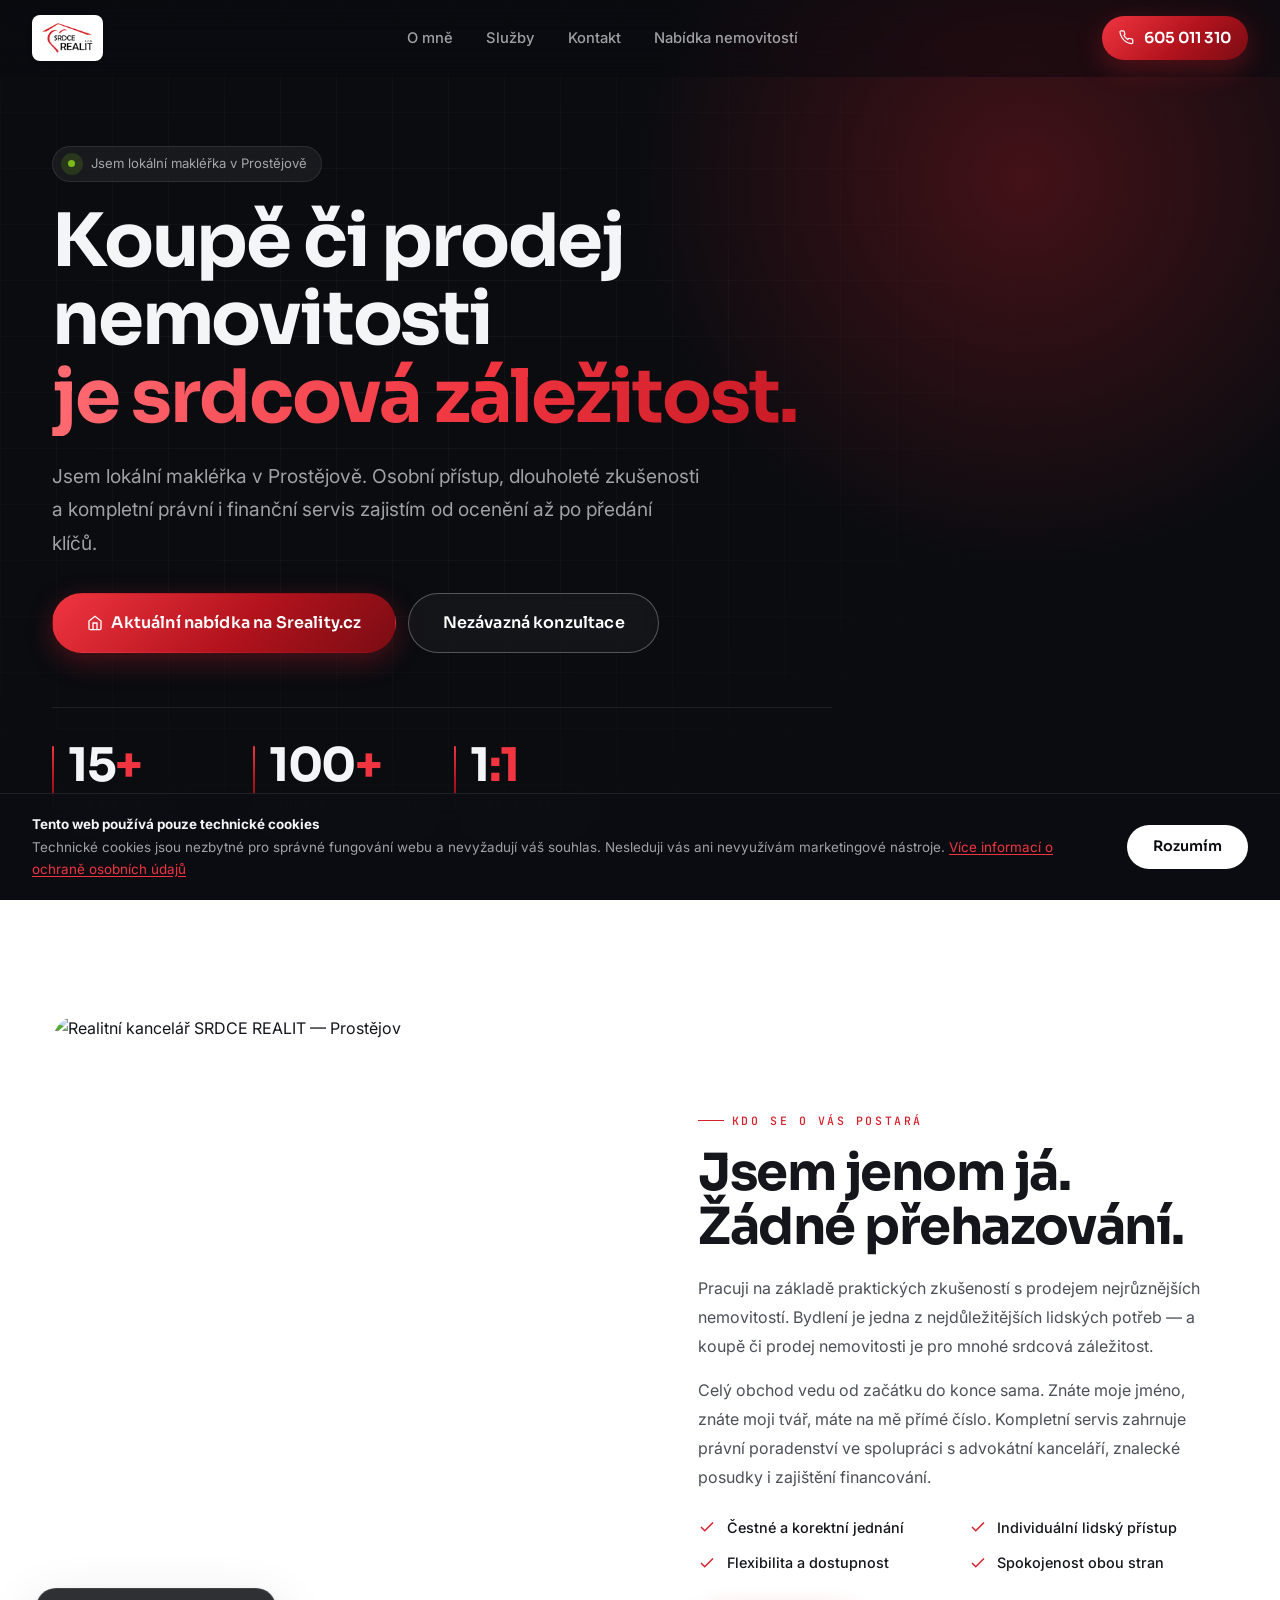
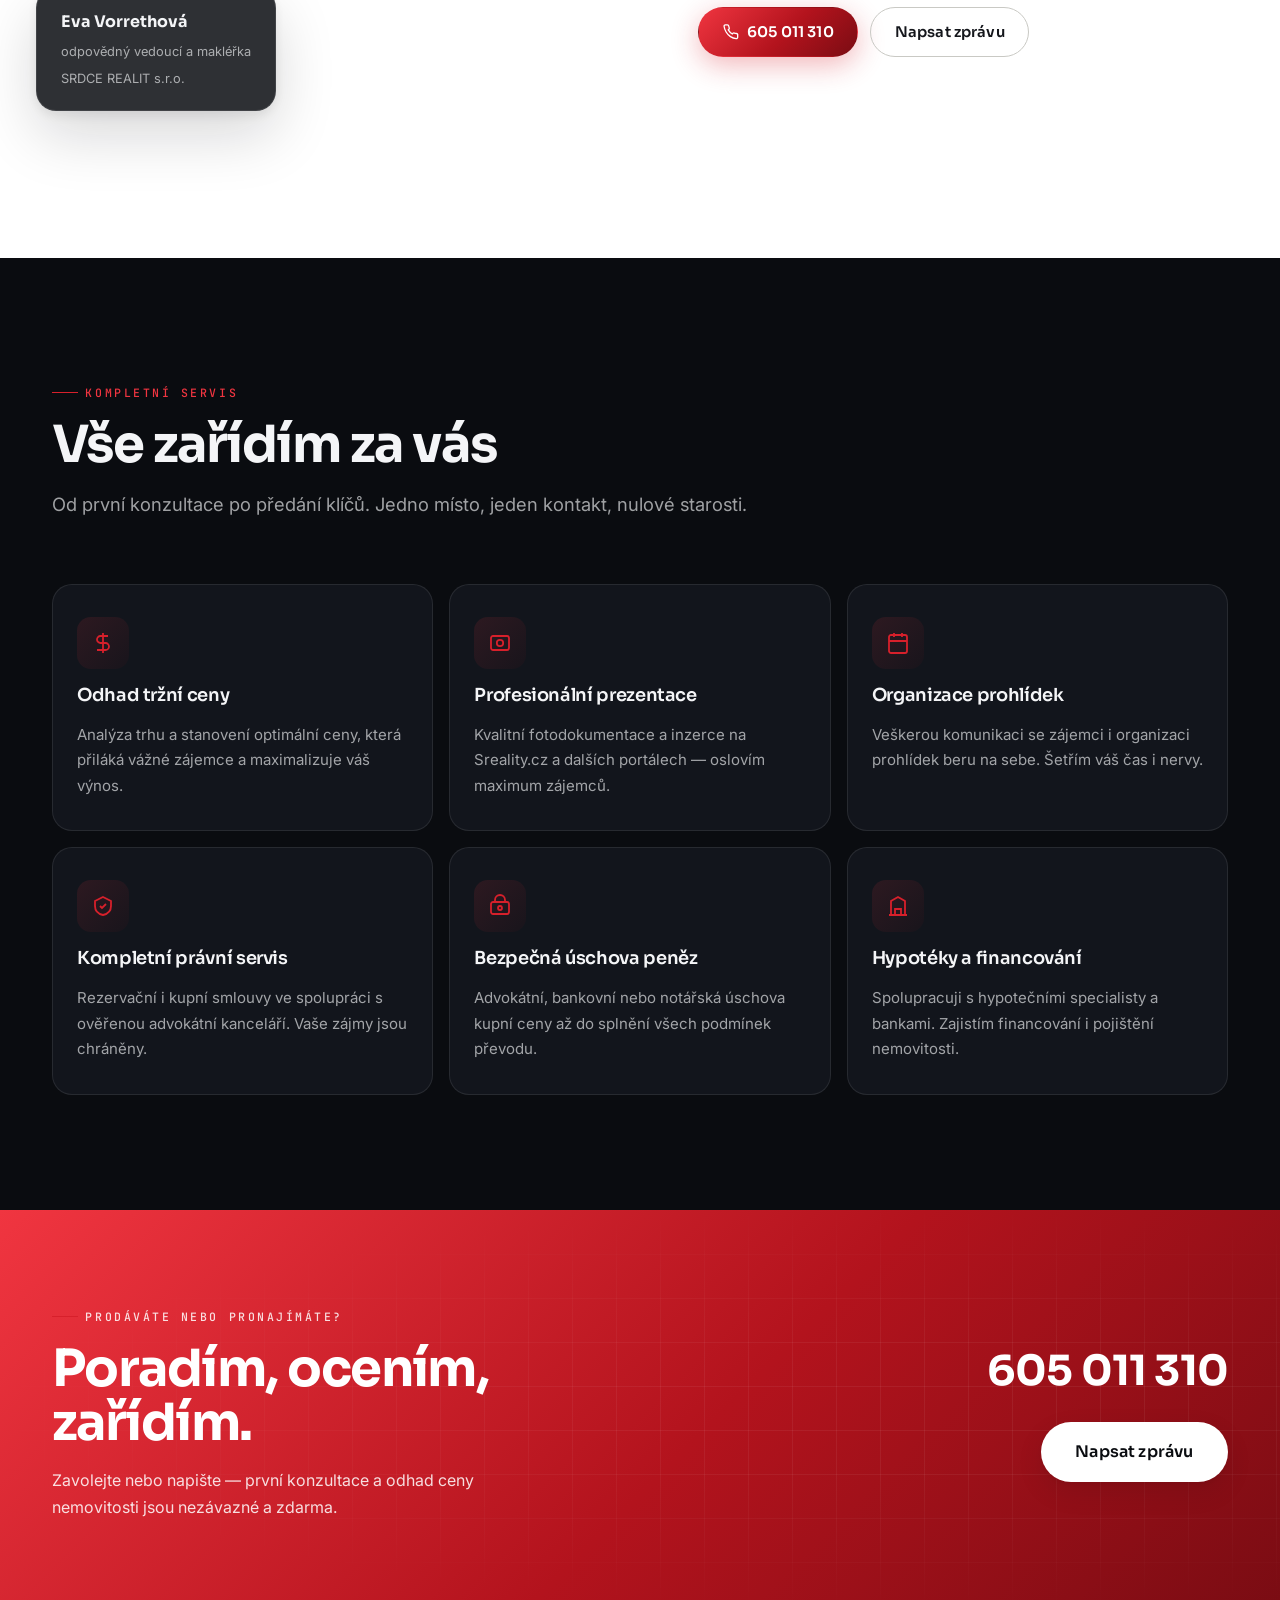
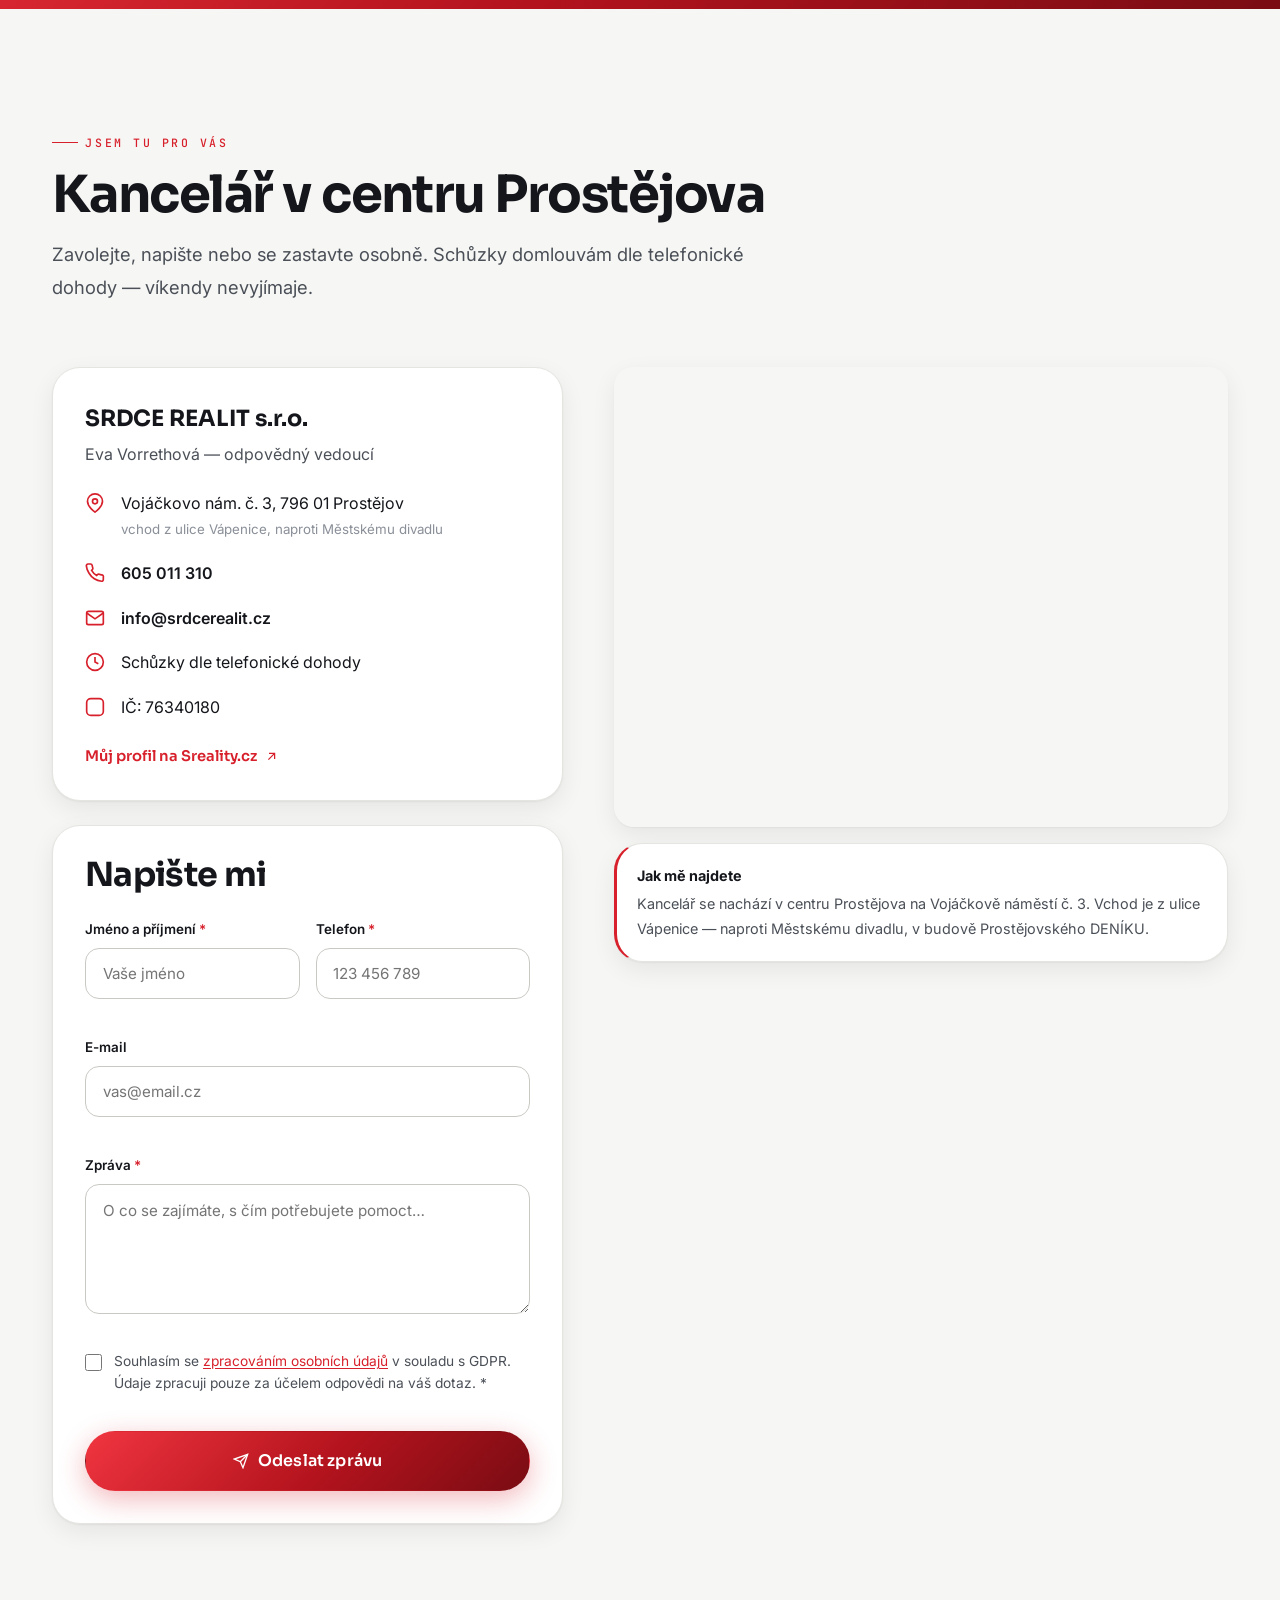
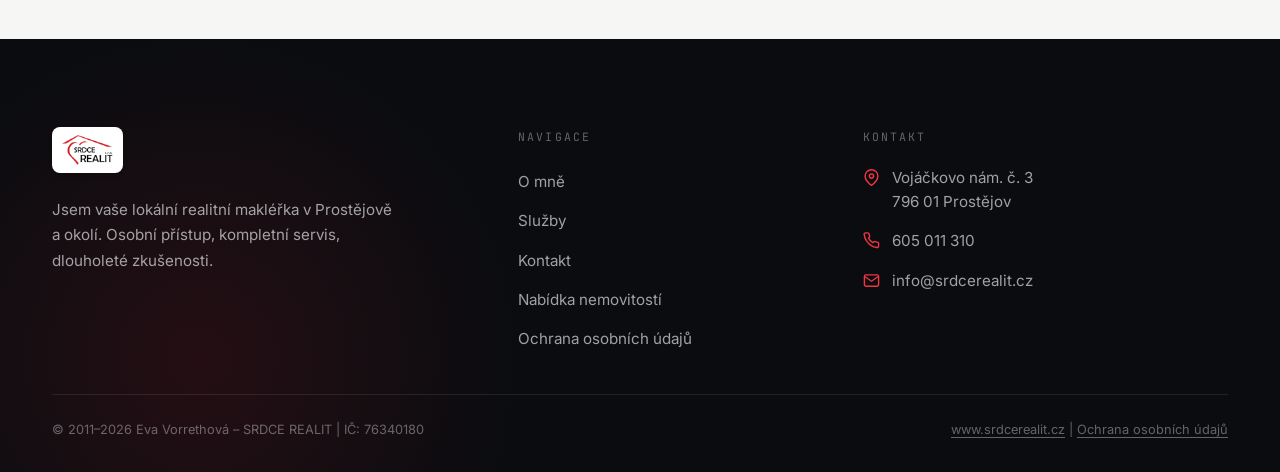
==== index.html @ 51e982a7 "Jednostránkový landing web SRDCE REALIT Zjednodušená verze webu — jedna stránka místo 8 podstránek, " ====
<!DOCTYPE html>
<html lang="cs">
<head>
  <meta charset="UTF-8">
  <meta name="viewport" content="width=device-width, initial-scale=1.0">
  <title>SRDCE REALIT — Eva Vorrethová | Realitní kancelář Prostějov</title>
  <meta name="description" content="Realitní kancelář Srdce Realit — Eva Vorrethová, Prostějov. Prodej domů, bytů a pozemků, pronájmy. Osobní přístup, kompletní servis.">
  <link rel="stylesheet" href="css/reset.css">
  <link rel="stylesheet" href="css/variables.css">
  <link rel="stylesheet" href="css/main.css">
  <link rel="stylesheet" href="css/components.css">
  <link rel="stylesheet" href="css/responsive.css">
  <style>
    /* ── HOMEPAGE ── */
    .hero {
      position: relative;
      min-height: 100svh;
      display: flex;
      flex-direction: column;
      justify-content: center;
      background: var(--ink);
      color: var(--text-inv);
      overflow: hidden;
      padding: calc(var(--header-h) + 3rem) 0 4rem;
    }
    .hero-bg {
      position: absolute;
      inset: 0;
      background-image: url('https://upload.wikimedia.org/wikipedia/commons/c/c1/Pohled_z_veze_radnice_na_zizkovo_namesti.jpg');
      background-size: cover;
      background-position: center 55%;
      opacity: .38;
      mask-image: linear-gradient(105deg, transparent 0%, rgba(0,0,0,.4) 35%, #000 70%);
      -webkit-mask-image: linear-gradient(105deg, transparent 0%, rgba(0,0,0,.4) 35%, #000 70%);
    }
    .hero-glow {
      position: absolute;
      top: -30%;
      right: -15%;
      width: 70%;
      aspect-ratio: 1;
      background: radial-gradient(circle, rgba(215,32,43,.28), transparent 62%);
      pointer-events: none;
    }
    .hero-grid-pattern {
      position: absolute;
      inset: 0;
      background-image:
        linear-gradient(rgba(255,255,255,.03) 1px, transparent 1px),
        linear-gradient(90deg, rgba(255,255,255,.03) 1px, transparent 1px);
      background-size: 56px 56px;
      mask-image: radial-gradient(ellipse 80% 90% at 30% 40%, #000 20%, transparent 72%);
      -webkit-mask-image: radial-gradient(ellipse 80% 90% at 30% 40%, #000 20%, transparent 72%);
      pointer-events: none;
    }
    .hero .container { position: relative; z-index: 1; }
    .hero-content { max-width: 780px; }
    .hero h1 {
      color: var(--text-inv);
      margin: var(--space-5) 0 var(--space-6);
    }
    .hero h1 .accent {
      display: block;
      background: linear-gradient(100deg, #FF6B72, var(--red-bright) 55%, #C41722);
      -webkit-background-clip: text;
      background-clip: text;
      -webkit-text-fill-color: transparent;
    }
    .hero-subtitle {
      font-size: clamp(1rem, 1.7vw, 1.2rem);
      color: var(--text-inv-2);
      max-width: 54ch;
      line-height: 1.75;
      margin-bottom: var(--space-8);
    }
    .hero-btns { display: flex; gap: var(--space-3); flex-wrap: wrap; margin-bottom: clamp(2.5rem, 6vh, 4.5rem); }
    .hero-stats {
      border-top: 1px solid var(--line-dark);
      padding-top: var(--space-8);
    }
    .hero-badge {
      display: inline-flex;
      align-items: center;
      gap: .6em;
      padding: .45em 1.1em .45em .6em;
      border-radius: var(--radius-full);
      background: rgba(255,255,255,.06);
      border: 1px solid var(--line-dark);
      -webkit-backdrop-filter: blur(12px);
      backdrop-filter: blur(12px);
      font-size: .82rem;
      color: var(--text-inv-2);
    }
    .hero-badge .pulse-dot {
      position: relative;
      width: 22px; height: 22px;
      border-radius: 50%;
      background: rgba(121,188,28,.18);
      display: inline-flex;
      align-items: center;
      justify-content: center;
    }
    .hero-badge .pulse-dot::after {
      content: '';
      width: 7px; height: 7px;
      border-radius: 50%;
      background: var(--green);
    }

    /* O makléřce */
    .about-split {
      display: grid;
      grid-template-columns: 1fr;
      gap: clamp(2.5rem, 5vw, 4.5rem);
      align-items: center;
    }
    @media (min-width: 1024px) { .about-split { grid-template-columns: 1.1fr 1fr; } }
    .about-photo-wrap { position: relative; }
    .about-photo {
      width: 100%;
      aspect-ratio: 4/5;
      object-fit: cover;
      border-radius: var(--radius-xl);
      display: block;
    }
    .about-photo-card {
      position: absolute;
      left: clamp(-1rem, -2vw, -2rem);
      bottom: 2rem;
      background: rgba(12,14,19,.86);
      -webkit-backdrop-filter: blur(16px);
      backdrop-filter: blur(16px);
      border: 1px solid var(--line-dark);
      border-radius: var(--radius-lg);
      padding: var(--space-5) var(--space-6);
      color: var(--text-inv);
      box-shadow: var(--shadow-lg);
      max-width: 260px;
    }
    .about-photo-card strong { font-family: var(--font-display); display: block; margin-bottom: 2px; }
    .about-photo-card span { font-size: .8rem; color: var(--text-inv-2); }
    .about-text p { color: var(--text-2); line-height: 1.8; margin-bottom: var(--space-4); }
    .about-values {
      display: grid;
      grid-template-columns: repeat(2, 1fr);
      gap: var(--space-3);
      margin: var(--space-6) 0 var(--space-8);
    }
    @media (max-width: 520px) { .about-values { grid-template-columns: 1fr; } }
    .about-value {
      display: flex;
      align-items: center;
      gap: .7em;
      font-size: .9rem;
      font-weight: 500;
    }
    .about-value svg { width: 18px; height: 18px; color: var(--red); flex-shrink: 0; }

    /* CTA banner */
    .cta-banner {
      position: relative;
      background: var(--gradient-brand);
      color: #fff;
      overflow: hidden;
    }
    .cta-banner::before {
      content: '';
      position: absolute;
      inset: 0;
      background-image:
        linear-gradient(rgba(255,255,255,.06) 1px, transparent 1px),
        linear-gradient(90deg, rgba(255,255,255,.06) 1px, transparent 1px);
      background-size: 44px 44px;
      mask-image: radial-gradient(ellipse at 70% 50%, #000 20%, transparent 75%);
      -webkit-mask-image: radial-gradient(ellipse at 70% 50%, #000 20%, transparent 75%);
    }
    .cta-inner {
      position: relative;
      z-index: 1;
      display: grid;
      grid-template-columns: 1fr;
      gap: var(--space-8);
      align-items: center;
      padding-block: clamp(3.5rem, 7vw, 5.5rem);
    }
    @media (min-width: 900px) { .cta-inner { grid-template-columns: 1.5fr 1fr; } }
    .cta-inner h2 { color: #fff; margin-bottom: var(--space-4); }
    .cta-inner p { color: rgba(255,255,255,.85); max-width: 48ch; line-height: 1.7; }
    .cta-actions { display: flex; flex-direction: column; gap: var(--space-4); align-items: flex-start; }
    @media (min-width: 900px) { .cta-actions { align-items: flex-end; } }
    .cta-phone {
      font-family: var(--font-display);
      font-size: clamp(1.9rem, 4vw, 2.6rem);
      font-weight: 700;
      letter-spacing: -0.02em;
      color: #fff;
      white-space: nowrap;
    }
    .cta-phone:hover { text-decoration: underline; text-underline-offset: 6px; }

    /* Kontakt */
    .contact-grid {
      display: grid;
      grid-template-columns: 1fr;
      gap: clamp(2rem, 4vw, 3.5rem);
      align-items: start;
    }
    @media (min-width: 1024px) { .contact-grid { grid-template-columns: 1fr 1.2fr; } }
  </style>
</head>
<body>

<!-- HEADER -->
<header class="site-header">
  <div class="header-inner container-wide">
    <a href="index.html" class="site-logo" aria-label="SRDCE REALIT — úvodní stránka">
      <div class="logo-img-wrap">
        <img src="assets/logo.png" alt="SRDCE REALIT — Eva Vorrethová" class="logo-img">
      </div>
    </a>
    <nav class="main-nav" aria-label="Hlavní navigace">
      <ul class="nav-list">
        <li><a href="#o-mne">O mně</a></li>
        <li><a href="#sluzby">Služby</a></li>
        <li><a href="#kontakt">Kontakt</a></li>
        <li><a href="https://www.sreality.cz/adresar/srdce-realit-prostejov/3274/inzeraty" target="_blank" rel="noopener">Nabídka nemovitostí</a></li>
      </ul>
    </nav>
    <div class="header-actions">
      <a href="tel:+420605011310" class="header-phone">
        <svg viewBox="0 0 24 24" fill="none" stroke="currentColor" stroke-width="2" aria-hidden="true"><path d="M22 16.92v3a2 2 0 0 1-2.18 2 19.79 19.79 0 0 1-8.63-3.07A19.5 19.5 0 0 1 4.69 12 19.79 19.79 0 0 1 1.61 3.41 2 2 0 0 1 3.6 1.24h3a2 2 0 0 1 2 1.72c.127.96.361 1.903.7 2.81a2 2 0 0 1-.45 2.11L7.91 8.9a16 16 0 0 0 6.08 6.08l.97-.96a2 2 0 0 1 2.11-.45c.907.339 1.85.573 2.81.7A2 2 0 0 1 22 16.92z"/></svg>
        605 011 310
      </a>
      <button class="hamburger" aria-label="Otevřít menu" aria-expanded="false">
        <span></span><span></span><span></span>
      </button>
    </div>
  </div>
  <div class="scroll-progress"><span></span></div>
</header>

<nav class="mobile-nav" aria-label="Mobilní navigace">
  <ul class="mobile-nav-list">
    <li><a href="#o-mne">O mně</a></li>
    <li><a href="#sluzby">Služby</a></li>
    <li><a href="#kontakt">Kontakt</a></li>
    <li><a href="https://www.sreality.cz/adresar/srdce-realit-prostejov/3274/inzeraty" target="_blank" rel="noopener">Nabídka nemovitostí</a></li>
  </ul>
  <a href="tel:+420605011310" class="mobile-nav-phone">
    <svg width="18" height="18" viewBox="0 0 24 24" fill="none" stroke="currentColor" stroke-width="2" aria-hidden="true"><path d="M22 16.92v3a2 2 0 0 1-2.18 2 19.79 19.79 0 0 1-8.63-3.07A19.5 19.5 0 0 1 4.69 12 19.79 19.79 0 0 1 1.61 3.41 2 2 0 0 1 3.6 1.24h3a2 2 0 0 1 2 1.72c.127.96.361 1.903.7 2.81a2 2 0 0 1-.45 2.11L7.91 8.9a16 16 0 0 0 6.08 6.08l.97-.96a2 2 0 0 1 2.11-.45c.907.339 1.85.573 2.81.7A2 2 0 0 1 22 16.92z"/></svg>
    605 011 310
  </a>
</nav>

<!-- ══ HERO ══ -->
<section class="hero">
  <div class="hero-bg"></div>
  <div class="hero-glow"></div>
  <div class="hero-grid-pattern"></div>
  <div class="container">
    <div class="hero-content">
      <span class="hero-badge">
        <span class="pulse-dot"></span>
        <span>Jsem lokální makléřka v Prostějově</span>
      </span>
      <h1 class="display-1">Koupě či prodej nemovitosti
        <span class="accent">je srdcová záležitost.</span>
      </h1>
      <p class="hero-subtitle">Jsem lokální makléřka v Prostějově. Osobní přístup, dlouholeté zkušenosti a kompletní právní i finanční servis zajistím od ocenění až po předání klíčů.</p>
      <div class="hero-btns">
        <a href="https://www.sreality.cz/adresar/srdce-realit-prostejov/3274/inzeraty" target="_blank" rel="noopener" class="btn btn-primary btn-lg">
          <svg viewBox="0 0 24 24" fill="none" stroke="currentColor" stroke-width="2" aria-hidden="true"><path d="M3 9l9-7 9 7v11a2 2 0 0 1-2 2H5a2 2 0 0 1-2-2z"/><polyline points="9 22 9 12 15 12 15 22"/></svg>
          Aktuální nabídka na Sreality.cz
        </a>
        <a href="#kontakt" class="btn btn-outline-white btn-lg">Nezávazná konzultace</a>
      </div>
      <div class="hero-stats stats-row">
        <div class="stat-item">
          <div class="stat-value"><span data-count="15">0</span><span class="suffix">+</span></div>
          <div class="stat-label">let na trhu</div>
        </div>
        <div class="stat-item">
          <div class="stat-value"><span data-count="100">0</span><span class="suffix">+</span></div>
          <div class="stat-label">spokojených klientů</div>
        </div>
        <div class="stat-item">
          <div class="stat-value">1<span class="suffix">:1</span></div>
          <div class="stat-label">osobní přístup</div>
        </div>
      </div>
    </div>
  </div>
</section>

<!-- ══ O MAKLÉŘCE ══ -->
<section class="section section-alt" id="o-mne">
  <div class="container">
    <div class="about-split">
      <div class="about-photo-wrap animate-on-scroll">
        <img
          src="https://images.unsplash.com/photo-1560518883-ce09059eeffa?w=1000&q=80"
          alt="Realitní kancelář SRDCE REALIT — Prostějov"
          class="about-photo"
          loading="lazy">
        <div class="about-photo-card">
          <strong>Eva Vorrethová</strong>
          <span>odpovědný vedoucí a makléřka<br>SRDCE REALIT s.r.o.</span>
        </div>
      </div>
      <div class="about-text">
        <span class="eyebrow animate-on-scroll">Kdo se o vás postará</span>
        <h2 class="display-2 animate-on-scroll" style="margin:var(--space-4) 0 var(--space-5)">Jsem jenom já.<br>Žádné přehazování.</h2>
        <p class="animate-on-scroll">Pracuji na základě praktických zkušeností s prodejem nejrůznějších nemovitostí. Bydlení je jedna z nejdůležitějších lidských potřeb — a koupě či prodej nemovitosti je pro mnohé srdcová záležitost.</p>
        <p class="animate-on-scroll">Celý obchod vedu od začátku do konce sama. Znáte moje jméno, znáte moji tvář, máte na mě přímé číslo. Kompletní servis zahrnuje právní poradenství ve spolupráci s advokátní kanceláří, znalecké posudky i zajištění financování.</p>
        <div class="about-values">
          <div class="about-value animate-on-scroll">
            <svg viewBox="0 0 24 24" fill="none" stroke="currentColor" stroke-width="2"><path d="M20 6L9 17l-5-5"/></svg>
            Čestné a korektní jednání
          </div>
          <div class="about-value animate-on-scroll animate-delay-1">
            <svg viewBox="0 0 24 24" fill="none" stroke="currentColor" stroke-width="2"><path d="M20 6L9 17l-5-5"/></svg>
            Individuální lidský přístup
          </div>
          <div class="about-value animate-on-scroll animate-delay-2">
            <svg viewBox="0 0 24 24" fill="none" stroke="currentColor" stroke-width="2"><path d="M20 6L9 17l-5-5"/></svg>
            Flexibilita a dostupnost
          </div>
          <div class="about-value animate-on-scroll animate-delay-3">
            <svg viewBox="0 0 24 24" fill="none" stroke="currentColor" stroke-width="2"><path d="M20 6L9 17l-5-5"/></svg>
            Spokojenost obou stran
          </div>
        </div>
        <div style="display:flex;gap:var(--space-3);flex-wrap:wrap">
          <a href="tel:+420605011310" class="btn btn-primary">
            <svg viewBox="0 0 24 24" fill="none" stroke="currentColor" stroke-width="2"><path d="M22 16.92v3a2 2 0 0 1-2.18 2 19.79 19.79 0 0 1-8.63-3.07A19.5 19.5 0 0 1 4.69 12 19.79 19.79 0 0 1 1.61 3.41 2 2 0 0 1 3.6 1.24h3a2 2 0 0 1 2 1.72c.127.96.361 1.903.7 2.81a2 2 0 0 1-.45 2.11L7.91 8.9a16 16 0 0 0 6.08 6.08l.97-.96a2 2 0 0 1 2.11-.45c.907.339 1.85.573 2.81.7A2 2 0 0 1 22 16.92z"/></svg>
            605 011 310
          </a>
          <a href="#kontakt" class="btn btn-secondary">Napsat zprávu</a>
        </div>
      </div>
    </div>
  </div>
</section>

<!-- ══ SLUŽBY ══ -->
<section class="section section-dark" id="sluzby">
  <div class="container">
    <div class="section-head">
      <span class="eyebrow eyebrow-inv animate-on-scroll">Kompletní servis</span>
      <h2 class="display-2 animate-on-scroll">Vše zařídím za vás</h2>
      <p class="lead animate-on-scroll animate-delay-1">Od první konzultace po předání klíčů. Jedno místo, jeden kontakt, nulové starosti.</p>
    </div>
    <div class="feature-grid feature-grid-3">
      <div class="feature-card feature-card-dark animate-on-scroll">
        <div class="feature-icon">
          <svg viewBox="0 0 24 24" fill="none" stroke="currentColor" stroke-width="1.8"><path d="M12 2v20M17 5H9.5a3.5 3.5 0 0 0 0 7h5a3.5 3.5 0 0 1 0 7H6"/></svg>
        </div>
        <h3>Odhad tržní ceny</h3>
        <p>Analýza trhu a stanovení optimální ceny, která přiláká vážné zájemce a maximalizuje váš výnos.</p>
      </div>
      <div class="feature-card feature-card-dark animate-on-scroll animate-delay-1">
        <div class="feature-icon">
          <svg viewBox="0 0 24 24" fill="none" stroke="currentColor" stroke-width="1.8"><rect x="3" y="5" width="18" height="14" rx="2"/><circle cx="12" cy="12" r="3.2"/><path d="M17.5 8.5h.01"/></svg>
        </div>
        <h3>Profesionální prezentace</h3>
        <p>Kvalitní fotodokumentace a inzerce na Sreality.cz a dalších portálech — oslovím maximum zájemců.</p>
      </div>
      <div class="feature-card feature-card-dark animate-on-scroll animate-delay-2">
        <div class="feature-icon">
          <svg viewBox="0 0 24 24" fill="none" stroke="currentColor" stroke-width="1.8"><rect x="3" y="4" width="18" height="18" rx="2"/><path d="M16 2v4M8 2v4M3 10h18"/></svg>
        </div>
        <h3>Organizace prohlídek</h3>
        <p>Veškerou komunikaci se zájemci i organizaci prohlídek beru na sebe. Šetřím váš čas i nervy.</p>
      </div>
      <div class="feature-card feature-card-dark animate-on-scroll">
        <div class="feature-icon">
          <svg viewBox="0 0 24 24" fill="none" stroke="currentColor" stroke-width="1.8"><path d="M12 3l8 4v5c0 5-3.5 8-8 9-4.5-1-8-4-8-9V7l8-4z"/><path d="M9 12l2 2 4-4"/></svg>
        </div>
        <h3>Kompletní právní servis</h3>
        <p>Rezervační i kupní smlouvy ve spolupráci s ověřenou advokátní kanceláří. Vaše zájmy jsou chráněny.</p>
      </div>
      <div class="feature-card feature-card-dark animate-on-scroll animate-delay-1">
        <div class="feature-icon">
          <svg viewBox="0 0 24 24" fill="none" stroke="currentColor" stroke-width="1.8"><rect x="3" y="8" width="18" height="12" rx="2"/><path d="M7 8V6a5 5 0 0 1 10 0v2"/><circle cx="12" cy="14" r="2"/></svg>
        </div>
        <h3>Bezpečná úschova peněz</h3>
        <p>Advokátní, bankovní nebo notářská úschova kupní ceny až do splnění všech podmínek převodu.</p>
      </div>
      <div class="feature-card feature-card-dark animate-on-scroll animate-delay-2">
        <div class="feature-icon">
          <svg viewBox="0 0 24 24" fill="none" stroke="currentColor" stroke-width="1.8"><path d="M3 21h18M5 21V7l7-4 7 4v14"/><path d="M9 21v-6h6v6"/></svg>
        </div>
        <h3>Hypotéky a financování</h3>
        <p>Spolupracuji s hypotečními specialisty a bankami. Zajistím financování i pojištění nemovitosti.</p>
      </div>
    </div>
  </div>
</section>

<!-- ══ CTA ══ -->
<section class="cta-banner">
  <div class="container cta-inner">
    <div>
      <span class="eyebrow animate-on-scroll" style="color:rgba(255,255,255,.85)">Prodáváte nebo pronajímáte?</span>
      <h2 class="display-2 animate-on-scroll" style="margin-top:var(--space-4)">Poradím, ocením,<br>zařídím.</h2>
      <p class="animate-on-scroll animate-delay-1">Zavolejte nebo napište — první konzultace a odhad ceny nemovitosti jsou nezávazné a zdarma.</p>
    </div>
    <div class="cta-actions">
      <a href="tel:+420605011310" class="cta-phone animate-on-scroll">605 011 310</a>
      <a href="#kontakt" class="btn btn-white btn-lg animate-on-scroll animate-delay-1">Napsat zprávu</a>
    </div>
  </div>
</section>

<!-- ══ KONTAKT ══ -->
<section class="section" id="kontakt">
  <div class="container">
    <div class="section-head">
      <span class="eyebrow animate-on-scroll">Jsem tu pro vás</span>
      <h2 class="display-2 animate-on-scroll">Kancelář v centru Prostějova</h2>
      <p class="lead animate-on-scroll animate-delay-1">Zavolejte, napište nebo se zastavte osobně. Schůzky domlouvám dle telefonické dohody — víkendy nevyjímaje.</p>
    </div>
    <div class="contact-grid">

      <!-- Levá strana: info + formulář -->
      <div style="display:flex;flex-direction:column;gap:var(--space-6)">
        <div class="contact-card animate-on-scroll">
          <p style="font-family:var(--font-display);font-size:1.4rem;font-weight:700;margin-bottom:var(--space-1)">SRDCE REALIT s.r.o.</p>
          <p style="color:var(--text-2);margin-bottom:var(--space-6)">Eva Vorrethová — odpovědný vedoucí</p>
          <div class="contact-list">
            <div class="contact-item">
              <svg viewBox="0 0 24 24" fill="none" stroke="currentColor" stroke-width="2"><path d="M21 10c0 7-9 13-9 13s-9-6-9-13a9 9 0 0 1 18 0z"/><circle cx="12" cy="10" r="3"/></svg>
              <div>
                Vojáčkovo nám. č. 3, 796 01 Prostějov<br>
                <small style="color:var(--text-3)">vchod z ulice Vápenice, naproti Městskému divadlu</small>
              </div>
            </div>
            <div class="contact-item">
              <svg viewBox="0 0 24 24" fill="none" stroke="currentColor" stroke-width="2"><path d="M22 16.92v3a2 2 0 0 1-2.18 2 19.79 19.79 0 0 1-8.63-3.07A19.5 19.5 0 0 1 4.69 12 19.79 19.79 0 0 1 1.61 3.41 2 2 0 0 1 3.6 1.24h3a2 2 0 0 1 2 1.72c.127.96.361 1.903.7 2.81a2 2 0 0 1-.45 2.11L7.91 8.9a16 16 0 0 0 6.08 6.08l.97-.96a2 2 0 0 1 2.11-.45c.907.339 1.85.573 2.81.7A2 2 0 0 1 22 16.92z"/></svg>
              <a href="tel:+420605011310">605 011 310</a>
            </div>
            <div class="contact-item">
              <svg viewBox="0 0 24 24" fill="none" stroke="currentColor" stroke-width="2"><path d="M4 4h16c1.1 0 2 .9 2 2v12c0 1.1-.9 2-2 2H4c-1.1 0-2-.9-2-2V6c0-1.1.9-2 2-2z"/><polyline points="22,6 12,13 2,6"/></svg>
              <a href="mailto:info@srdcerealit.cz">info@srdcerealit.cz</a>
            </div>
            <div class="contact-item">
              <svg viewBox="0 0 24 24" fill="none" stroke="currentColor" stroke-width="2"><circle cx="12" cy="12" r="10"/><polyline points="12 6 12 12 16 14"/></svg>
              <span>Schůzky dle telefonické dohody</span>
            </div>
            <div class="contact-item">
              <svg viewBox="0 0 24 24" fill="none" stroke="currentColor" stroke-width="2"><rect x="2" y="2" width="20" height="20" rx="5"/><path d="M8 6h.01M12 6h.01M16 6h.01"/></svg>
              <span>IČ: 76340180</span>
            </div>
          </div>
          <a href="https://www.sreality.cz/adresar/srdce-realit-prostejov/3274/inzeraty" target="_blank" rel="noopener" class="link-arrow" style="margin-top:var(--space-6)">
            Můj profil na Sreality.cz
            <svg width="15" height="15" viewBox="0 0 24 24" fill="none" stroke="currentColor" stroke-width="2"><path d="M7 17L17 7M8 7h9v9"/></svg>
          </a>
        </div>

        <div class="contact-card animate-on-scroll animate-delay-1">
          <h2 class="display-3" style="margin-bottom:var(--space-6)">Napište mi</h2>
          <div class="form-wrap">
            <form class="contact-form" novalidate>
              <div style="display:flex;flex-direction:column;gap:var(--space-4)">
                <div class="form-row">
                  <div class="form-group">
                    <label class="form-label" for="contact-name">Jméno a příjmení <span class="req">*</span></label>
                    <input type="text" class="form-input" id="contact-name" name="name" placeholder="Vaše jméno" required autocomplete="name">
                    <span class="form-error"></span>
                  </div>
                  <div class="form-group">
                    <label class="form-label" for="contact-phone">Telefon <span class="req">*</span></label>
                    <input type="tel" class="form-input" id="contact-phone" name="phone" placeholder="123 456 789" required autocomplete="tel">
                    <span class="form-error"></span>
                  </div>
                </div>
                <div class="form-group">
                  <label class="form-label" for="contact-email">E-mail</label>
                  <input type="email" class="form-input" id="contact-email" name="email" placeholder="vas@email.cz" autocomplete="email">
                  <span class="form-error"></span>
                </div>
                <div class="form-group">
                  <label class="form-label" for="contact-msg">Zpráva <span class="req">*</span></label>
                  <textarea class="form-textarea" id="contact-msg" name="message" placeholder="O co se zajímáte, s čím potřebujete pomoct…" required></textarea>
                  <span class="form-error"></span>
                </div>
                <div class="form-group">
                  <label class="form-check">
                    <input type="checkbox" name="gdpr" required>
                    <span>Souhlasím se <a href="ochrana-udaju.html" target="_blank">zpracováním osobních údajů</a> v souladu s GDPR. Údaje zpracuji pouze za účelem odpovědi na váš dotaz. <span class="req">*</span></span>
                  </label>
                  <span class="form-error"></span>
                </div>
                <button type="submit" class="btn btn-primary btn-lg">
                  <svg viewBox="0 0 24 24" fill="none" stroke="currentColor" stroke-width="2"><line x1="22" y1="2" x2="11" y2="13"/><polygon points="22 2 15 22 11 13 2 9 22 2"/></svg>
                  Odeslat zprávu
                </button>
              </div>
            </form>
            <div class="form-success">
              <strong>Zpráva úspěšně odeslána</strong>
              Děkuji za váš zájem. Ozvu se vám co nejdříve, obvykle do 24 hodin.
            </div>
          </div>
        </div>
      </div>

      <!-- Pravá strana: mapa -->
      <div class="animate-on-scroll animate-delay-2" style="position:sticky;top:calc(var(--header-h) + 20px)">
        <iframe
          class="map-embed"
          src="https://mapy.com/cs/zakladni?x=17.115052&y=49.473857&z=17&source=coor&id=17.115052%2C49.473857&frame=1"
          height="460"
          title="SRDCE REALIT — poloha kanceláře"
          loading="lazy"
          allowfullscreen
        ></iframe>
        <div class="contact-card" style="margin-top:var(--space-4);padding:var(--space-5);border-left:3px solid var(--red)">
          <p style="font-size:.9rem;color:var(--text-2);line-height:1.7">
            <strong style="display:block;color:var(--text);margin-bottom:4px">Jak mě najdete</strong>
            Kancelář se nachází v centru Prostějova na Vojáčkově náměstí č. 3. Vchod je z ulice Vápenice — naproti Městskému divadlu, v budově Prostějovského DENÍKU.
          </p>
        </div>
      </div>

    </div>
  </div>
</section>

<!-- FOOTER -->
<footer class="site-footer">
  <div class="container">
    <div class="footer-grid">
      <div class="footer-brand">
        <a href="index.html" class="site-logo" style="display:inline-flex">
          <div class="logo-img-wrap">
            <img src="assets/logo.png" alt="SRDCE REALIT — Eva Vorrethová" class="logo-img">
          </div>
        </a>
        <p class="footer-tagline">Jsem vaše lokální realitní makléřka v Prostějově a okolí. Osobní přístup, kompletní servis, dlouholeté zkušenosti.</p>
      </div>
      <div>
        <p class="footer-heading">Navigace</p>
        <nav class="footer-links">
          <a href="#o-mne">O mně</a>
          <a href="#sluzby">Služby</a>
          <a href="#kontakt">Kontakt</a>
          <a href="https://www.sreality.cz/adresar/srdce-realit-prostejov/3274/inzeraty" target="_blank" rel="noopener">Nabídka nemovitostí</a>
          <a href="ochrana-udaju.html">Ochrana osobních údajů</a>
        </nav>
      </div>
      <div>
        <p class="footer-heading">Kontakt</p>
        <div class="footer-contact-list">
          <div class="footer-contact-item">
            <svg viewBox="0 0 24 24" fill="none" stroke="currentColor" stroke-width="2"><path d="M21 10c0 7-9 13-9 13s-9-6-9-13a9 9 0 0 1 18 0z"/><circle cx="12" cy="10" r="3"/></svg>
            <span>Vojáčkovo nám. č. 3<br>796 01 Prostějov</span>
          </div>
          <div class="footer-contact-item">
            <svg viewBox="0 0 24 24" fill="none" stroke="currentColor" stroke-width="2"><path d="M22 16.92v3a2 2 0 0 1-2.18 2 19.79 19.79 0 0 1-8.63-3.07A19.5 19.5 0 0 1 4.69 12 19.79 19.79 0 0 1 1.61 3.41 2 2 0 0 1 3.6 1.24h3a2 2 0 0 1 2 1.72c.127.96.361 1.903.7 2.81a2 2 0 0 1-.45 2.11L7.91 8.9a16 16 0 0 0 6.08 6.08l.97-.96a2 2 0 0 1 2.11-.45c.907.339 1.85.573 2.81.7A2 2 0 0 1 22 16.92z"/></svg>
            <a href="tel:+420605011310">605 011 310</a>
          </div>
          <div class="footer-contact-item">
            <svg viewBox="0 0 24 24" fill="none" stroke="currentColor" stroke-width="2"><path d="M4 4h16c1.1 0 2 .9 2 2v12c0 1.1-.9 2-2 2H4c-1.1 0-2-.9-2-2V6c0-1.1.9-2 2-2z"/><polyline points="22,6 12,13 2,6"/></svg>
            <a href="mailto:info@srdcerealit.cz">info@srdcerealit.cz</a>
          </div>
        </div>
      </div>
    </div>
    <div class="footer-bottom">
      <p>© 2011–2026 Eva Vorrethová – SRDCE REALIT | IČ: 76340180</p>
      <p><a href="https://www.srdcerealit.cz">www.srdcerealit.cz</a> | <a href="ochrana-udaju.html">Ochrana osobních údajů</a></p>
    </div>
  </div>
</footer>

<!-- FLOATING PHONE -->
<a href="tel:+420605011310" class="floating-phone" aria-label="Zavolat 605 011 310">
  <svg viewBox="0 0 24 24" fill="none" stroke="currentColor" stroke-width="2" aria-hidden="true"><path d="M22 16.92v3a2 2 0 0 1-2.18 2 19.79 19.79 0 0 1-8.63-3.07A19.5 19.5 0 0 1 4.69 12 19.79 19.79 0 0 1 1.61 3.41 2 2 0 0 1 3.6 1.24h3a2 2 0 0 1 2 1.72c.127.96.361 1.903.7 2.81a2 2 0 0 1-.45 2.11L7.91 8.9a16 16 0 0 0 6.08 6.08l.97-.96a2 2 0 0 1 2.11-.45c.907.339 1.85.573 2.81.7A2 2 0 0 1 22 16.92z"/></svg>
</a>

<!-- COOKIE BANNER -->
<div id="cookie-banner" class="cookie-banner" role="region" aria-label="Informace o cookies">
  <div class="cookie-banner-inner">
    <div class="cookie-banner-text">
      <strong>Tento web používá pouze technické cookies</strong>
      Technické cookies jsou nezbytné pro správné fungování webu a nevyžadují váš souhlas. Nesleduji vás ani nevyužívám marketingové nástroje.
      <a href="ochrana-udaju.html">Více informací o ochraně osobních údajů</a>
    </div>
    <div class="cookie-banner-actions">
      <button id="cookie-accept" class="cookie-btn-accept">Rozumím</button>
    </div>
  </div>
</div>

<script src="js/main.js"></script>
</body>
</html>
---- css/variables.css ----
/* variables.css — Design tokens (hi-tech 2026 redesign) */
@import url('https://fonts.googleapis.com/css2?family=Sora:wght@400;500;600;700;800&family=Inter:wght@400;500;600;700&family=JetBrains+Mono:wght@400;500;600&display=swap&subset=latin-ext');

:root {
  /* === BRAND === */
  --red: #D7202B;
  --red-bright: #F03540;
  --red-deep: #8F0F17;
  --red-ink: #3A0509;
  --gradient-brand: linear-gradient(135deg, #F03540 0%, #B3131D 55%, #7A0C13 100%);
  --gradient-brand-soft: linear-gradient(135deg, rgba(240,53,64,.12), rgba(122,12,19,.06));
  --green: #79BC1C;

  /* === SURFACES === */
  --ink: #0A0C10;          /* near-black, hero & footer */
  --ink-2: #12151C;        /* elevated dark */
  --ink-3: #1B1F29;        /* dark card */
  --bg: #F6F6F4;           /* warm light page bg */
  --surface: #FFFFFF;      /* cards */
  --surface-2: #EFEFEC;    /* subtle alt */

  /* === TEXT === */
  --text: #14161B;
  --text-2: #4B5058;       /* muted */
  --text-3: #8A8F98;       /* faint */
  --text-inv: #F4F5F7;
  --text-inv-2: rgba(244,245,247,.64);
  --text-inv-3: rgba(244,245,247,.38);

  /* === LINES === */
  --line: #E4E4E0;
  --line-dark: rgba(255,255,255,.09);
  --line-strong: #C9C9C4;

  /* === STATUS === */
  --success: #4CAF50;
  --error: #E5484D;
  --info: #2563EB;

  /* === TYPOGRAPHY === */
  --font-display: 'Sora', 'Inter', system-ui, sans-serif;
  --font-body: 'Inter', system-ui, sans-serif;
  --font-mono: 'JetBrains Mono', ui-monospace, monospace;

  --text-xs: 0.75rem;
  --text-sm: 0.875rem;
  --text-base: 1rem;
  --text-lg: 1.125rem;
  --text-xl: 1.3rem;
  --text-2xl: 1.6rem;

  /* fluid display sizes */
  --display-1: clamp(2.6rem, 6vw, 4.6rem);
  --display-2: clamp(2rem, 4vw, 3.2rem);
  --display-3: clamp(1.5rem, 2.6vw, 2.1rem);

  /* === SPACING === */
  --space-1: 0.25rem;
  --space-2: 0.5rem;
  --space-3: 0.75rem;
  --space-4: 1rem;
  --space-5: 1.25rem;
  --space-6: 1.5rem;
  --space-8: 2rem;
  --space-10: 2.5rem;
  --space-12: 3rem;
  --space-14: 3.5rem;
  --space-16: 4rem;
  --space-20: 5rem;
  --space-24: 6rem;

  /* === LAYOUT === */
  --container-max: 1240px;
  --container-wide: 1440px;
  --container-padding: clamp(1.1rem, 4vw, 2rem);
  --header-h: 76px;

  /* === RADII === */
  --radius-sm: 8px;
  --radius-md: 14px;
  --radius-lg: 20px;
  --radius-xl: 28px;
  --radius-full: 9999px;

  /* === SHADOWS === */
  --shadow-sm: 0 1px 2px rgba(10,12,16,.05), 0 2px 8px rgba(10,12,16,.04);
  --shadow-md: 0 2px 6px rgba(10,12,16,.06), 0 10px 28px rgba(10,12,16,.09);
  --shadow-lg: 0 4px 12px rgba(10,12,16,.08), 0 24px 60px rgba(10,12,16,.16);
  --shadow-red: 0 8px 28px rgba(215,32,43,.32);
  --shadow-card: 0 1px 2px rgba(10,12,16,.05), 0 8px 24px rgba(10,12,16,.07);
  --shadow-card-hover: 0 6px 16px rgba(10,12,16,.10), 0 28px 64px rgba(10,12,16,.16);

  /* === MOTION === */
  --ease-out: cubic-bezier(.22,.9,.32,1);
  --ease-spring: cubic-bezier(.34,1.4,.44,1);
  --transition-fast: 160ms var(--ease-out);
  --transition-base: 280ms var(--ease-out);
  --transition-slow: 520ms var(--ease-out);

  /* === Z-INDEX === */
  --z-base: 1;
  --z-dropdown: 100;
  --z-sticky: 200;
  --z-modal: 1000;
  --z-toast: 1100;

  /* Legacy aliases (staré názvy používané ve zbytku kódu) */
  --color-primary: var(--red);
  --color-primary-dark: var(--red-deep);
  --color-primary-light: var(--red-bright);
  --color-accent: var(--green);
  --color-bg: var(--bg);
  --color-bg-card: var(--surface);
  --color-bg-section: var(--surface-2);
  --color-bg-dark: var(--ink);
  --color-text: var(--text);
  --color-text-muted: var(--text-2);
  --color-text-light: var(--text-3);
  --color-text-inverse: var(--text-inv);
  --color-border: var(--line);
  --color-border-dark: var(--line-strong);
  --color-success: var(--success);
  --color-error: var(--error);
  --font-heading: var(--font-display);
}
---- css/main.css ----
/* main.css — Base, layout, header, footer, sections (hi-tech redesign 2026) */

/* ═══ BASE ═══ */
body {
  font-family: var(--font-body);
  font-size: var(--text-base);
  color: var(--text);
  background: var(--bg);
  line-height: 1.65;
  overflow-x: clip;
}

h1, h2, h3, h4, h5, h6 {
  font-family: var(--font-display);
  line-height: 1.15;
  font-weight: 700;
  letter-spacing: -0.02em;
  color: var(--text);
}

.container {
  width: 100%;
  max-width: var(--container-max);
  margin-inline: auto;
  padding-inline: var(--container-padding);
}

.container-wide {
  width: 100%;
  max-width: var(--container-wide);
  margin-inline: auto;
  padding-inline: var(--container-padding);
}

/* Custom scrollbar */
::-webkit-scrollbar { width: 12px; }
::-webkit-scrollbar-track { background: #101318; }
::-webkit-scrollbar-thumb {
  background: #3a3f4b;
  border-radius: 6px;
  border: 3px solid #101318;
}
::-webkit-scrollbar-thumb:hover { background: var(--red); }

/* ═══ TYPOGRAPHY HELPERS ═══ */
.display-1, .display-2, .display-3 {
  font-family: var(--font-display);
  font-weight: 700;
  line-height: 1.06;
  letter-spacing: -0.03em;
}
.display-1 { font-size: var(--display-1); }
.display-2 { font-size: var(--display-2); }
.display-3 { font-size: var(--display-3); letter-spacing: -0.02em; }

.eyebrow {
  display: inline-flex;
  align-items: center;
  gap: .65em;
  font-family: var(--font-mono);
  font-size: .72rem;
  font-weight: 500;
  letter-spacing: .22em;
  text-transform: uppercase;
  color: var(--red);
}
.eyebrow::before {
  content: '';
  width: 26px;
  height: 1px;
  background: var(--red);
  flex-shrink: 0;
}
.eyebrow-inv { color: var(--red-bright); }

.lead {
  font-size: clamp(1rem, 1.5vw, 1.15rem);
  line-height: 1.75;
  color: var(--text-2);
  max-width: 58ch;
}

.mono-label {
  font-family: var(--font-mono);
  font-size: .72rem;
  letter-spacing: .14em;
  text-transform: uppercase;
  color: var(--text-3);
}

/* ═══ SECTIONS ═══ */
.section { padding-block: clamp(4rem, 9vw, 7.5rem); }
.section-dark {
  background: var(--ink);
  color: var(--text-inv);
}
.section-dark h1, .section-dark h2, .section-dark h3, .section-dark h4 { color: var(--text-inv); }
.section-dark .lead { color: var(--text-inv-2); }
.section-alt { background: var(--surface); }

.section-head { margin-bottom: clamp(2.5rem, 5vw, 4rem); }
.section-head .eyebrow { margin-bottom: var(--space-4); }
.section-head .lead { margin-top: var(--space-4); }

.section-head-row {
  display: flex;
  align-items: flex-end;
  justify-content: space-between;
  gap: var(--space-6);
  flex-wrap: wrap;
  margin-bottom: clamp(2.5rem, 5vw, 4rem);
}
.section-head-row .eyebrow { margin-bottom: var(--space-4); }

/* ═══ HEADER ═══ */
.site-header {
  position: fixed;
  inset-inline: 0;
  top: 0;
  z-index: var(--z-sticky);
  background: rgba(10, 12, 16, .55);
  -webkit-backdrop-filter: blur(18px) saturate(1.4);
  backdrop-filter: blur(18px) saturate(1.4);
  border-bottom: 1px solid transparent;
  transition: background var(--transition-base), border-color var(--transition-base);
}
.site-header.scrolled {
  background: rgba(10, 12, 16, .88);
  border-bottom-color: var(--line-dark);
}

.header-inner {
  display: flex;
  align-items: center;
  justify-content: space-between;
  gap: var(--space-6);
  height: var(--header-h);
}

.scroll-progress {
  position: absolute;
  bottom: -1px;
  left: 0;
  height: 2px;
  width: 100%;
  pointer-events: none;
}
.scroll-progress span {
  display: block;
  height: 100%;
  width: 0;
  background: var(--gradient-brand);
}

.site-logo { display: inline-flex; align-items: center; flex-shrink: 0; }
.logo-img-wrap {
  background: #fff;
  border-radius: var(--radius-sm);
  padding: 6px 10px;
  box-shadow: var(--shadow-sm);
  transition: transform var(--transition-fast);
}
.site-logo:hover .logo-img-wrap { transform: translateY(-1px); }
.logo-img { height: 34px; width: auto; }

.main-nav { display: none; }
@media (min-width: 1024px) {
  .main-nav { display: block; }
}
.nav-list {
  display: flex;
  gap: var(--space-1);
}
.nav-list a {
  position: relative;
  display: inline-block;
  padding: .55em 1em;
  font-size: .92rem;
  font-weight: 500;
  color: var(--text-inv-2);
  border-radius: var(--radius-full);
  transition: color var(--transition-fast), background var(--transition-fast);
}
.nav-list a:hover { color: var(--text-inv); background: rgba(255,255,255,.06); }
.nav-list a.active {
  color: var(--text-inv);
  background: rgba(255,255,255,.09);
}

.header-actions {
  display: flex;
  align-items: center;
  gap: var(--space-3);
}

.header-phone {
  display: none;
  align-items: center;
  gap: .6em;
  padding: .6em 1.15em;
  font-family: var(--font-display);
  font-weight: 600;
  font-size: .95rem;
  color: #fff;
  background: var(--gradient-brand);
  border-radius: var(--radius-full);
  box-shadow: var(--shadow-red);
  transition: transform var(--transition-fast), box-shadow var(--transition-fast);
  white-space: nowrap;
}
.header-phone:hover { transform: translateY(-2px); box-shadow: 0 12px 34px rgba(215,32,43,.44); }
.header-phone svg { width: 15px; height: 15px; }
@media (min-width: 640px) { .header-phone { display: inline-flex; } }

/* Hamburger */
.hamburger {
  display: inline-flex;
  flex-direction: column;
  justify-content: center;
  gap: 5px;
  width: 44px;
  height: 44px;
  padding: 10px;
  border-radius: var(--radius-sm);
  transition: background var(--transition-fast);
}
.hamburger:hover { background: rgba(255,255,255,.07); }
.hamburger span {
  display: block;
  height: 2px;
  width: 100%;
  background: var(--text-inv);
  border-radius: 2px;
  transition: transform var(--transition-base), opacity var(--transition-base);
}
.hamburger.open span:nth-child(1) { transform: translateY(7px) rotate(45deg); }
.hamburger.open span:nth-child(2) { opacity: 0; }
.hamburger.open span:nth-child(3) { transform: translateY(-7px) rotate(-45deg); }
@media (min-width: 1024px) { .hamburger { display: none; } }

/* Mobile nav */
.mobile-nav {
  position: fixed;
  inset: 0;
  top: var(--header-h);
  z-index: calc(var(--z-sticky) - 1);
  background: rgba(10,12,16,.97);
  -webkit-backdrop-filter: blur(24px);
  backdrop-filter: blur(24px);
  padding: var(--space-8) var(--container-padding) var(--space-12);
  display: flex;
  flex-direction: column;
  gap: var(--space-8);
  opacity: 0;
  visibility: hidden;
  transform: translateY(-8px);
  transition: opacity var(--transition-base), transform var(--transition-base), visibility var(--transition-base);
  overflow-y: auto;
}
.mobile-nav.open { opacity: 1; visibility: visible; transform: none; }
.mobile-nav-list { display: flex; flex-direction: column; }
.mobile-nav-list a {
  display: block;
  padding: var(--space-4) 0;
  font-family: var(--font-display);
  font-size: 1.45rem;
  font-weight: 600;
  color: var(--text-inv);
  border-bottom: 1px solid var(--line-dark);
  transition: color var(--transition-fast), padding-left var(--transition-fast);
}
.mobile-nav-list a:hover, .mobile-nav-list a.active { color: var(--red-bright); padding-left: 8px; }
.mobile-nav-phone {
  display: inline-flex;
  align-items: center;
  gap: .6em;
  align-self: flex-start;
  padding: .8em 1.6em;
  font-family: var(--font-display);
  font-weight: 600;
  font-size: 1.1rem;
  color: #fff;
  background: var(--gradient-brand);
  border-radius: var(--radius-full);
  box-shadow: var(--shadow-red);
}

/* ═══ PAGE HERO (podstránky) ═══ */
.page-hero {
  position: relative;
  background: var(--ink);
  color: var(--text-inv);
  padding: calc(var(--header-h) + clamp(3rem, 8vw, 5.5rem)) 0 clamp(3rem, 7vw, 5rem);
  overflow: hidden;
}
.page-hero::before {
  content: '';
  position: absolute;
  top: -40%;
  right: -10%;
  width: 60%;
  aspect-ratio: 1;
  background: radial-gradient(circle, rgba(215,32,43,.22), transparent 65%);
  pointer-events: none;
}
.page-hero::after {
  content: '';
  position: absolute;
  inset: 0;
  background-image:
    linear-gradient(rgba(255,255,255,.028) 1px, transparent 1px),
    linear-gradient(90deg, rgba(255,255,255,.028) 1px, transparent 1px);
  background-size: 56px 56px;
  mask-image: radial-gradient(ellipse 90% 90% at 50% 0%, #000 30%, transparent 75%);
  -webkit-mask-image: radial-gradient(ellipse 90% 90% at 50% 0%, #000 30%, transparent 75%);
  pointer-events: none;
}
.page-hero .container { position: relative; z-index: 1; }
.page-hero .eyebrow { margin-bottom: var(--space-4); }
.page-hero h1 { color: var(--text-inv); }
.page-hero .lead { color: var(--text-inv-2); margin-top: var(--space-5); }

.breadcrumbs {
  display: flex;
  flex-wrap: wrap;
  gap: .5em;
  font-family: var(--font-mono);
  font-size: .72rem;
  letter-spacing: .08em;
  text-transform: uppercase;
  color: var(--text-inv-3);
  margin-bottom: var(--space-6);
}
.breadcrumbs a { color: var(--text-inv-2); transition: color var(--transition-fast); }
.breadcrumbs a:hover { color: var(--red-bright); }
.breadcrumbs .sep { color: var(--text-inv-3); }

/* ═══ FOOTER ═══ */
.site-footer {
  background: var(--ink);
  color: var(--text-inv-2);
  padding: clamp(3.5rem, 7vw, 5.5rem) 0 var(--space-8);
  position: relative;
  overflow: hidden;
}
.site-footer::before {
  content: '';
  position: absolute;
  bottom: -55%;
  left: -12%;
  width: 55%;
  aspect-ratio: 1;
  background: radial-gradient(circle, rgba(215,32,43,.13), transparent 65%);
  pointer-events: none;
}
.site-footer .container { position: relative; z-index: 1; }

.footer-grid {
  display: grid;
  grid-template-columns: 1fr;
  gap: var(--space-10);
  padding-bottom: var(--space-10);
  border-bottom: 1px solid var(--line-dark);
}
@media (min-width: 768px) {
  .footer-grid { grid-template-columns: 1.4fr 1fr 1.2fr; }
}

.footer-tagline {
  margin-top: var(--space-4);
  max-width: 34ch;
  line-height: 1.7;
  font-size: .95rem;
}

.footer-heading {
  font-family: var(--font-mono);
  font-size: .72rem;
  letter-spacing: .18em;
  text-transform: uppercase;
  color: var(--text-inv-3);
  margin-bottom: var(--space-5);
}

.footer-links { display: flex; flex-direction: column; gap: var(--space-2); }
.footer-links a {
  font-size: .95rem;
  padding-block: .2em;
  transition: color var(--transition-fast), padding-left var(--transition-fast);
}
.footer-links a:hover { color: var(--red-bright); padding-left: 6px; }

.footer-contact-list { display: flex; flex-direction: column; gap: var(--space-4); }
.footer-contact-item {
  display: flex;
  gap: var(--space-3);
  align-items: flex-start;
  font-size: .95rem;
  line-height: 1.55;
}
.footer-contact-item svg { width: 17px; height: 17px; flex-shrink: 0; margin-top: 3px; color: var(--red-bright); }
.footer-contact-item a:hover { color: var(--red-bright); }

.footer-bottom {
  display: flex;
  flex-wrap: wrap;
  justify-content: space-between;
  gap: var(--space-3);
  padding-top: var(--space-6);
  font-size: .8rem;
  color: var(--text-inv-3);
}
.footer-bottom a { color: var(--text-inv-3); text-decoration: underline; text-underline-offset: 3px; }
.footer-bottom a:hover { color: var(--text-inv-2); }

/* ═══ SCROLL ANIMATIONS ═══ */
.animate-on-scroll {
  opacity: 0;
  transform: translateY(26px);
  transition: opacity .7s var(--ease-out), transform .7s var(--ease-out);
}
.animate-on-scroll.visible { opacity: 1; transform: none; }
.animate-delay-1 { transition-delay: .1s; }
.animate-delay-2 { transition-delay: .2s; }
.animate-delay-3 { transition-delay: .3s; }
.animate-delay-4 { transition-delay: .4s; }

@media (prefers-reduced-motion: reduce) {
  .animate-on-scroll { opacity: 1; transform: none; }
}

/* ═══ FLOATING PHONE ═══ */
.floating-phone {
  position: fixed;
  right: clamp(1rem, 3vw, 1.75rem);
  bottom: clamp(1rem, 3vw, 1.75rem);
  z-index: var(--z-dropdown);
  display: flex;
  align-items: center;
  justify-content: center;
  width: 58px;
  height: 58px;
  border-radius: var(--radius-full);
  background: var(--gradient-brand);
  color: #fff;
  box-shadow: var(--shadow-red);
  transition: transform var(--transition-fast), box-shadow var(--transition-fast);
}
.floating-phone:hover { transform: scale(1.08); box-shadow: 0 14px 40px rgba(215,32,43,.5); }
.floating-phone svg { width: 24px; height: 24px; }
.floating-phone::after {
  content: '';
  position: absolute;
  inset: 0;
  border-radius: inherit;
  border: 1px solid rgba(240,53,64,.65);
  animation: phone-pulse 2.6s var(--ease-out) infinite;
}
@keyframes phone-pulse {
  0% { transform: scale(1); opacity: .9; }
  70%, 100% { transform: scale(1.55); opacity: 0; }
}
@media (min-width: 1024px) { .floating-phone { display: none; } }
---- css/components.css ----
/* components.css — Buttons, cards, filters, forms, lightbox, calculator (hi-tech redesign) */

/* ═══ BUTTONS ═══ */
.btn {
  display: inline-flex;
  align-items: center;
  justify-content: center;
  gap: .55em;
  padding: .8em 1.6em;
  min-height: 46px;
  border-radius: var(--radius-full);
  font-family: var(--font-display);
  font-size: .92rem;
  font-weight: 600;
  letter-spacing: .01em;
  white-space: nowrap;
  border: 1px solid transparent;
  transition: transform var(--transition-fast), box-shadow var(--transition-fast),
              background var(--transition-fast), color var(--transition-fast),
              border-color var(--transition-fast);
}
.btn svg { width: 16px; height: 16px; flex-shrink: 0; }
.btn:active { transform: scale(.97); }

.btn-primary {
  background: var(--gradient-brand);
  color: #fff;
  box-shadow: var(--shadow-red);
}
.btn-primary:hover { transform: translateY(-2px); box-shadow: 0 12px 34px rgba(215,32,43,.44); }

.btn-secondary {
  background: transparent;
  color: var(--text);
  border-color: var(--line-strong);
}
.btn-secondary:hover { border-color: var(--text); transform: translateY(-2px); }

.btn-dark {
  background: var(--ink);
  color: var(--text-inv);
}
.btn-dark:hover { background: var(--ink-3); transform: translateY(-2px); }

.btn-white {
  background: #fff;
  color: var(--ink);
  box-shadow: var(--shadow-md);
}
.btn-white:hover { transform: translateY(-2px); box-shadow: var(--shadow-lg); }

.btn-outline-white {
  background: rgba(255,255,255,.04);
  color: #fff;
  border-color: rgba(255,255,255,.28);
  -webkit-backdrop-filter: blur(8px);
  backdrop-filter: blur(8px);
}
.btn-outline-white:hover { background: rgba(255,255,255,.12); border-color: rgba(255,255,255,.5); }

.btn-ghost {
  background: transparent;
  color: var(--red);
  padding-inline: .8em;
}
.btn-ghost:hover { background: var(--gradient-brand-soft); }

.btn-lg { padding: 1em 2.1em; font-size: 1rem; min-height: 54px; }
.btn-sm { padding: .55em 1.1em; font-size: .84rem; min-height: 38px; }

/* ═══ BADGES ═══ */
.badge {
  display: inline-flex;
  align-items: center;
  gap: .45em;
  padding: .38em .85em;
  border-radius: var(--radius-full);
  font-family: var(--font-mono);
  font-size: .68rem;
  font-weight: 600;
  letter-spacing: .1em;
  text-transform: uppercase;
  -webkit-backdrop-filter: blur(10px);
  backdrop-filter: blur(10px);
}
.badge-prodej { background: rgba(215,32,43,.92); color: #fff; }
.badge-pronajem { background: rgba(17,20,26,.82); color: #fff; border: 1px solid rgba(255,255,255,.22); }
.badge-neutral { background: rgba(255,255,255,.92); color: var(--ink); }

/* ═══ PROPERTY CARDS ═══ */
.properties-grid {
  display: grid;
  grid-template-columns: 1fr;
  gap: clamp(1.25rem, 2.5vw, 2rem);
}
@media (min-width: 640px) { .properties-grid { grid-template-columns: repeat(2, 1fr); } }
@media (min-width: 1024px) { .properties-grid { grid-template-columns: repeat(3, 1fr); } }

.property-card {
  display: flex;
  flex-direction: column;
  background: var(--surface);
  border: 1px solid var(--line);
  border-radius: var(--radius-lg);
  overflow: hidden;
  box-shadow: var(--shadow-card);
  transition: transform var(--transition-base), box-shadow var(--transition-base), border-color var(--transition-base);
}
.property-card:hover {
  transform: translateY(-6px);
  box-shadow: var(--shadow-card-hover);
  border-color: transparent;
}

.property-card-image {
  position: relative;
  display: block;
  aspect-ratio: 4 / 3;
  overflow: hidden;
  background: var(--surface-2);
}
.property-card-image img {
  width: 100%;
  height: 100%;
  object-fit: cover;
  transition: transform .8s var(--ease-out);
}
.property-card:hover .property-card-image img { transform: scale(1.06); }
.property-card-image::after {
  content: '';
  position: absolute;
  inset: 0;
  background: linear-gradient(180deg, rgba(10,12,16,.18) 0%, transparent 32%, transparent 68%, rgba(10,12,16,.32) 100%);
  pointer-events: none;
}

.property-card-badge {
  position: absolute;
  top: 14px;
  left: 14px;
  z-index: 2;
}
.property-card-photos {
  position: absolute;
  bottom: 12px;
  right: 12px;
  z-index: 2;
  display: inline-flex;
  align-items: center;
  gap: .4em;
  padding: .3em .7em;
  border-radius: var(--radius-full);
  background: rgba(10,12,16,.6);
  -webkit-backdrop-filter: blur(8px);
  backdrop-filter: blur(8px);
  color: #fff;
  font-family: var(--font-mono);
  font-size: .7rem;
}
.property-card-photos svg { width: 12px; height: 12px; }

.property-card-body {
  display: flex;
  flex-direction: column;
  gap: var(--space-3);
  padding: var(--space-5) var(--space-5) var(--space-4);
  flex: 1;
}

.property-card-title {
  font-size: 1.08rem;
  font-weight: 600;
  line-height: 1.35;
}
.property-card-title a { transition: color var(--transition-fast); }
.property-card-title a:hover { color: var(--red); }

.property-card-location {
  display: flex;
  align-items: center;
  gap: .45em;
  font-size: .86rem;
  color: var(--text-2);
}
.property-card-location svg { flex-shrink: 0; color: var(--red); }

.property-card-meta {
  display: flex;
  flex-wrap: wrap;
  gap: var(--space-2);
}
.property-card-meta-item {
  padding: .3em .75em;
  border-radius: var(--radius-full);
  background: var(--surface-2);
  font-family: var(--font-mono);
  font-size: .72rem;
  color: var(--text-2);
}

.property-card-price {
  margin-top: auto;
  font-family: var(--font-display);
  font-size: 1.35rem;
  font-weight: 700;
  letter-spacing: -0.02em;
  color: var(--text);
}
.property-card-price small {
  display: block;
  font-family: var(--font-mono);
  font-size: .68rem;
  font-weight: 400;
  color: var(--text-3);
  letter-spacing: .06em;
  margin-top: 2px;
}

.property-card-footer {
  display: flex;
  align-items: center;
  justify-content: space-between;
  gap: var(--space-3);
  padding: var(--space-4) var(--space-5);
  border-top: 1px solid var(--line);
}

/* ═══ FILTER BAR ═══ */
.filter-bar {
  display: flex;
  flex-direction: column;
  gap: var(--space-4);
  padding: var(--space-5);
  background: var(--surface);
  border: 1px solid var(--line);
  border-radius: var(--radius-lg);
  box-shadow: var(--shadow-card);
}

.filter-chips {
  display: flex;
  flex-wrap: wrap;
  gap: var(--space-2);
}
.filter-chip {
  padding: .5em 1.15em;
  border-radius: var(--radius-full);
  border: 1px solid var(--line-strong);
  background: transparent;
  font-family: var(--font-display);
  font-size: .86rem;
  font-weight: 500;
  color: var(--text-2);
  transition: all var(--transition-fast);
}
.filter-chip:hover { border-color: var(--text); color: var(--text); }
.filter-chip.active {
  background: var(--ink);
  border-color: var(--ink);
  color: #fff;
}

.filter-row {
  display: flex;
  flex-wrap: wrap;
  gap: var(--space-3);
  align-items: center;
}
.filter-row .spacer { flex: 1; }

.select-wrap { position: relative; }
.select-wrap select {
  appearance: none;
  -webkit-appearance: none;
  padding: .6em 2.4em .6em 1.1em;
  border-radius: var(--radius-full);
  border: 1px solid var(--line-strong);
  background: var(--surface);
  font-size: .88rem;
  font-weight: 500;
  color: var(--text);
  cursor: pointer;
  transition: border-color var(--transition-fast);
}
.select-wrap select:hover { border-color: var(--text); }
.select-wrap::after {
  content: '';
  position: absolute;
  right: 1em;
  top: 50%;
  width: 7px;
  height: 7px;
  border-right: 1.6px solid var(--text-2);
  border-bottom: 1.6px solid var(--text-2);
  transform: translateY(-65%) rotate(45deg);
  pointer-events: none;
}

.results-count {
  font-family: var(--font-mono);
  font-size: .78rem;
  color: var(--text-3);
  letter-spacing: .06em;
}

/* Empty state */
.empty-state {
  text-align: center;
  padding: var(--space-16) var(--space-6);
  border: 1.5px dashed var(--line-strong);
  border-radius: var(--radius-lg);
  color: var(--text-2);
}
.empty-state strong {
  display: block;
  font-family: var(--font-display);
  font-size: 1.2rem;
  color: var(--text);
  margin-bottom: var(--space-2);
}

/* ═══ STAT COUNTERS ═══ */
.stats-row {
  display: grid;
  grid-template-columns: repeat(2, 1fr);
  gap: var(--space-6);
}
@media (min-width: 768px) { .stats-row { grid-template-columns: repeat(4, 1fr); } }

.stat-item { position: relative; padding-left: var(--space-4); }
.stat-item::before {
  content: '';
  position: absolute;
  left: 0;
  top: 6px;
  bottom: 6px;
  width: 2px;
  border-radius: 2px;
  background: var(--gradient-brand);
}
.stat-value {
  font-family: var(--font-display);
  font-size: clamp(2rem, 4vw, 2.9rem);
  font-weight: 700;
  letter-spacing: -0.03em;
  line-height: 1.1;
}
.stat-value .suffix { color: var(--red-bright); }
.stat-label {
  margin-top: var(--space-1);
  font-family: var(--font-mono);
  font-size: .72rem;
  letter-spacing: .12em;
  text-transform: uppercase;
  color: var(--text-inv-3);
}
.stats-light .stat-label { color: var(--text-3); }

/* ═══ FEATURE / SERVICE CARDS ═══ */
.feature-grid {
  display: grid;
  grid-template-columns: 1fr;
  gap: var(--space-4);
}
@media (min-width: 640px) { .feature-grid { grid-template-columns: repeat(2, 1fr); } }
@media (min-width: 1024px) { .feature-grid-3 { grid-template-columns: repeat(3, 1fr); } }

.feature-card {
  position: relative;
  display: flex;
  flex-direction: column;
  gap: var(--space-4);
  padding: var(--space-8) var(--space-6);
  background: var(--surface);
  border: 1px solid var(--line);
  border-radius: var(--radius-lg);
  overflow: hidden;
  transition: transform var(--transition-base), box-shadow var(--transition-base), border-color var(--transition-base);
}
.feature-card:hover {
  transform: translateY(-4px);
  box-shadow: var(--shadow-card-hover);
  border-color: transparent;
}
.feature-card::after {
  content: '';
  position: absolute;
  inset: 0 0 auto 0;
  height: 3px;
  background: var(--gradient-brand);
  opacity: 0;
  transition: opacity var(--transition-base);
}
.feature-card:hover::after { opacity: 1; }

.feature-num {
  font-family: var(--font-mono);
  font-size: .78rem;
  color: var(--text-3);
  letter-spacing: .1em;
}

.feature-icon {
  display: inline-flex;
  align-items: center;
  justify-content: center;
  width: 52px;
  height: 52px;
  border-radius: var(--radius-md);
  background: var(--gradient-brand-soft);
  color: var(--red);
}
.feature-icon svg { width: 24px; height: 24px; }

.feature-card h3 { font-size: 1.12rem; font-weight: 600; }
.feature-card p { font-size: .94rem; line-height: 1.7; color: var(--text-2); }

/* Dark variant */
.feature-card-dark {
  background: var(--ink-2);
  border-color: var(--line-dark);
}
.feature-card-dark h3 { color: var(--text-inv); }
.feature-card-dark p { color: var(--text-inv-2); }
.feature-card-dark:hover { border-color: rgba(240,53,64,.4); box-shadow: 0 24px 60px rgba(0,0,0,.5); }

/* ═══ PROCESS TIMELINE ═══ */
.process-list {
  display: flex;
  flex-direction: column;
  counter-reset: step;
}
.process-item {
  position: relative;
  display: grid;
  grid-template-columns: 60px 1fr;
  gap: var(--space-5);
  padding-block: var(--space-6);
  border-bottom: 1px solid var(--line);
}
.process-item:last-child { border-bottom: none; }
.process-num {
  font-family: var(--font-mono);
  font-size: 1.5rem;
  font-weight: 600;
  color: transparent;
  -webkit-text-stroke: 1.2px var(--red);
  line-height: 1;
  padding-top: 4px;
}
.process-item h3 { font-size: 1.15rem; font-weight: 600; margin-bottom: var(--space-2); }
.process-item p { color: var(--text-2); line-height: 1.7; max-width: 62ch; }

/* ═══ FORMS ═══ */
.form-wrap { position: relative; }

.form-group { display: flex; flex-direction: column; gap: var(--space-2); }
.form-row {
  display: grid;
  grid-template-columns: 1fr;
  gap: var(--space-4);
}
@media (min-width: 640px) { .form-row { grid-template-columns: repeat(2, 1fr); } }

.form-label {
  font-size: .84rem;
  font-weight: 600;
  color: var(--text);
}
.form-label .req { color: var(--red); }

.form-input, .form-textarea, .form-select {
  width: 100%;
  padding: .8em 1.1em;
  border-radius: var(--radius-md);
  border: 1.5px solid var(--line-strong);
  background: var(--surface);
  font-size: .95rem;
  color: var(--text);
  transition: border-color var(--transition-fast), box-shadow var(--transition-fast);
}
.form-input:focus, .form-textarea:focus, .form-select:focus {
  outline: none;
  border-color: var(--red);
  box-shadow: 0 0 0 4px rgba(215,32,43,.12);
}
.form-input.error, .form-textarea.error { border-color: var(--error); }
.form-textarea { min-height: 130px; resize: vertical; }

.form-error { font-size: .8rem; color: var(--error); min-height: 1em; }

.form-check {
  display: flex;
  gap: var(--space-3);
  align-items: flex-start;
  font-size: .86rem;
  color: var(--text-2);
  line-height: 1.55;
}
.form-check input {
  margin-top: 3px;
  width: 17px;
  height: 17px;
  accent-color: var(--red);
  flex-shrink: 0;
}
.form-check a { color: var(--red); text-decoration: underline; text-underline-offset: 2px; }

.form-success {
  display: none;
  padding: var(--space-8);
  text-align: center;
  background: rgba(76,175,80,.08);
  border: 1.5px solid rgba(76,175,80,.35);
  border-radius: var(--radius-lg);
}
.form-success.show { display: block; }
.form-success strong {
  display: block;
  font-family: var(--font-display);
  font-size: 1.2rem;
  color: var(--success);
  margin-bottom: var(--space-2);
}

/* ═══ CONTACT ═══ */
.contact-list { display: flex; flex-direction: column; gap: var(--space-5); }
.contact-item {
  display: flex;
  gap: var(--space-4);
  align-items: flex-start;
  line-height: 1.55;
}
.contact-item svg {
  width: 20px;
  height: 20px;
  flex-shrink: 0;
  margin-top: 2px;
  color: var(--red);
}
.contact-item a { font-weight: 600; transition: color var(--transition-fast); }
.contact-item a:hover { color: var(--red); }

.contact-card {
  padding: var(--space-8);
  background: var(--surface);
  border: 1px solid var(--line);
  border-radius: var(--radius-xl);
  box-shadow: var(--shadow-card);
}

/* ═══ ACCORDION (FAQ) ═══ */
.accordion { border-top: 1px solid var(--line); }
.accordion-item { border-bottom: 1px solid var(--line); }
.accordion-trigger {
  display: flex;
  align-items: center;
  justify-content: space-between;
  gap: var(--space-4);
  width: 100%;
  padding: var(--space-5) 0;
  text-align: left;
  font-family: var(--font-display);
  font-size: 1.05rem;
  font-weight: 600;
  color: var(--text);
  transition: color var(--transition-fast);
}
.accordion-trigger:hover { color: var(--red); }
.accordion-trigger .acc-icon {
  flex-shrink: 0;
  width: 26px;
  height: 26px;
  display: inline-flex;
  align-items: center;
  justify-content: center;
  border-radius: var(--radius-full);
  border: 1.5px solid var(--line-strong);
  transition: transform var(--transition-base), background var(--transition-base), border-color var(--transition-base);
}
.accordion-item.open .acc-icon {
  transform: rotate(45deg);
  background: var(--red);
  border-color: var(--red);
  color: #fff;
}
.accordion-panel {
  display: grid;
  grid-template-rows: 0fr;
  transition: grid-template-rows var(--transition-base);
}
.accordion-item.open .accordion-panel { grid-template-rows: 1fr; }
.accordion-panel-inner { overflow: hidden; }
.accordion-panel p {
  padding-bottom: var(--space-5);
  color: var(--text-2);
  line-height: 1.75;
  max-width: 70ch;
}

/* ═══ MORTGAGE CALCULATOR ═══ */
.calc-card {
  background: var(--ink-2);
  border: 1px solid var(--line-dark);
  border-radius: var(--radius-xl);
  padding: clamp(1.5rem, 4vw, 2.75rem);
  color: var(--text-inv);
}
.calc-grid {
  display: grid;
  grid-template-columns: 1fr;
  gap: var(--space-10);
}
@media (min-width: 900px) { .calc-grid { grid-template-columns: 1.3fr 1fr; } }

.calc-field { margin-bottom: var(--space-6); }
.calc-field-head {
  display: flex;
  justify-content: space-between;
  align-items: baseline;
  gap: var(--space-4);
  margin-bottom: var(--space-3);
}
.calc-field-head label { font-size: .9rem; font-weight: 500; color: var(--text-inv-2); }
.calc-field-head output {
  font-family: var(--font-mono);
  font-size: .95rem;
  font-weight: 600;
  color: var(--text-inv);
  white-space: nowrap;
}

input[type="range"].calc-range {
  -webkit-appearance: none;
  appearance: none;
  width: 100%;
  height: 5px;
  border-radius: 3px;
  background: linear-gradient(to right, var(--red) 0%, var(--red) var(--fill, 50%), rgba(255,255,255,.14) var(--fill, 50%));
  outline: none;
}
input[type="range"].calc-range::-webkit-slider-thumb {
  -webkit-appearance: none;
  width: 22px;
  height: 22px;
  border-radius: 50%;
  background: #fff;
  border: 3px solid var(--red);
  box-shadow: 0 2px 10px rgba(0,0,0,.4);
  cursor: grab;
  transition: transform var(--transition-fast);
}
input[type="range"].calc-range::-webkit-slider-thumb:hover { transform: scale(1.15); }
input[type="range"].calc-range::-moz-range-thumb {
  width: 22px;
  height: 22px;
  border-radius: 50%;
  background: #fff;
  border: 3px solid var(--red);
  cursor: grab;
}

.calc-result {
  display: flex;
  flex-direction: column;
  justify-content: center;
  gap: var(--space-5);
  padding: var(--space-8);
  background: rgba(255,255,255,.04);
  border: 1px solid var(--line-dark);
  border-radius: var(--radius-lg);
}
.calc-result-main .mono-label { color: var(--text-inv-3); }
.calc-result-value {
  font-family: var(--font-display);
  font-size: clamp(2.2rem, 5vw, 3.2rem);
  font-weight: 700;
  letter-spacing: -0.03em;
  background: linear-gradient(100deg, #fff 30%, var(--red-bright));
  -webkit-background-clip: text;
  background-clip: text;
  -webkit-text-fill-color: transparent;
  line-height: 1.15;
}
.calc-result-row {
  display: flex;
  justify-content: space-between;
  gap: var(--space-4);
  font-size: .9rem;
  color: var(--text-inv-2);
  padding-top: var(--space-3);
  border-top: 1px solid var(--line-dark);
}
.calc-result-row strong { color: var(--text-inv); font-family: var(--font-mono); font-weight: 600; }
.calc-note { font-size: .78rem; color: var(--text-inv-3); line-height: 1.6; }

/* ═══ LIGHTBOX ═══ */
.lightbox {
  position: fixed;
  inset: 0;
  z-index: var(--z-modal);
  display: none;
  align-items: center;
  justify-content: center;
  background: rgba(6,8,11,.94);
  -webkit-backdrop-filter: blur(10px);
  backdrop-filter: blur(10px);
  padding: var(--space-6);
}
.lightbox.open { display: flex; }
.lightbox img {
  max-width: min(92vw, 1400px);
  max-height: 84vh;
  object-fit: contain;
  border-radius: var(--radius-md);
  box-shadow: 0 30px 90px rgba(0,0,0,.6);
}
.lightbox-btn {
  position: absolute;
  display: flex;
  align-items: center;
  justify-content: center;
  width: 48px;
  height: 48px;
  border-radius: var(--radius-full);
  background: rgba(255,255,255,.08);
  border: 1px solid rgba(255,255,255,.16);
  color: #fff;
  transition: background var(--transition-fast);
}
.lightbox-btn:hover { background: rgba(255,255,255,.18); }
.lightbox-btn svg { width: 20px; height: 20px; }
.lightbox-close { top: 20px; right: 20px; }
.lightbox-prev { left: 16px; top: 50%; transform: translateY(-50%); }
.lightbox-next { right: 16px; top: 50%; transform: translateY(-50%); }
.lightbox-counter {
  position: absolute;
  bottom: 22px;
  left: 50%;
  transform: translateX(-50%);
  font-family: var(--font-mono);
  font-size: .8rem;
  color: rgba(255,255,255,.75);
  letter-spacing: .1em;
}

/* ═══ COOKIE BANNER ═══ */
.cookie-banner {
  position: fixed;
  inset-inline: 0;
  bottom: 0;
  z-index: var(--z-toast);
  background: rgba(12,14,19,.92);
  -webkit-backdrop-filter: blur(18px);
  backdrop-filter: blur(18px);
  border-top: 1px solid var(--line-dark);
  color: var(--text-inv-2);
  transform: translateY(110%);
  transition: transform var(--transition-slow);
}
.cookie-banner.show { transform: none; }
.cookie-banner-inner {
  max-width: var(--container-wide);
  margin-inline: auto;
  padding: var(--space-5) var(--container-padding);
  display: flex;
  flex-wrap: wrap;
  align-items: center;
  gap: var(--space-5);
}
.cookie-banner-text { flex: 1 1 420px; font-size: .84rem; line-height: 1.6; }
.cookie-banner-text strong { display: block; color: var(--text-inv); margin-bottom: 2px; }
.cookie-banner-text a { color: var(--red-bright); text-decoration: underline; text-underline-offset: 2px; }
.cookie-btn-accept {
  padding: .7em 1.8em;
  border-radius: var(--radius-full);
  background: #fff;
  color: var(--ink);
  font-family: var(--font-display);
  font-weight: 600;
  font-size: .9rem;
  transition: transform var(--transition-fast);
}
.cookie-btn-accept:hover { transform: translateY(-2px); }

/* ═══ MARQUEE ═══ */
.marquee {
  overflow: hidden;
  border-block: 1px solid var(--line-dark);
  background: var(--ink);
  padding-block: var(--space-4);
}
.marquee-track {
  display: flex;
  gap: var(--space-12);
  width: max-content;
  animation: marquee 30s linear infinite;
}
.marquee-item {
  display: inline-flex;
  align-items: center;
  gap: var(--space-12);
  font-family: var(--font-display);
  font-size: .95rem;
  font-weight: 600;
  color: var(--text-inv-3);
  letter-spacing: .04em;
  white-space: nowrap;
}
.marquee-item .dot { color: var(--red); }
@keyframes marquee {
  from { transform: translateX(0); }
  to { transform: translateX(-50%); }
}
@media (prefers-reduced-motion: reduce) { .marquee-track { animation: none; } }

/* ═══ DETAIL PAGE ═══ */
.detail-gallery {
  display: grid;
  grid-template-columns: 1fr;
  gap: var(--space-3);
}
@media (min-width: 900px) {
  .detail-gallery { grid-template-columns: 2fr 1fr; }
}
.detail-gallery-main {
  position: relative;
  border-radius: var(--radius-lg);
  overflow: hidden;
  aspect-ratio: 4 / 3;
  cursor: zoom-in;
  background: var(--surface-2);
}
.detail-gallery-main img { width: 100%; height: 100%; object-fit: cover; }
.detail-gallery-side {
  display: grid;
  grid-template-columns: repeat(3, 1fr);
  gap: var(--space-3);
}
@media (min-width: 900px) {
  .detail-gallery-side { grid-template-columns: 1fr; grid-template-rows: repeat(3, 1fr); }
}
.detail-gallery-thumb {
  position: relative;
  border-radius: var(--radius-md);
  overflow: hidden;
  aspect-ratio: 4 / 3;
  cursor: zoom-in;
  background: var(--surface-2);
}
.detail-gallery-thumb img {
  width: 100%;
  height: 100%;
  object-fit: cover;
  transition: transform var(--transition-base);
}
.detail-gallery-thumb:hover img { transform: scale(1.05); }
.detail-gallery-more {
  position: absolute;
  inset: 0;
  display: flex;
  align-items: center;
  justify-content: center;
  background: rgba(10,12,16,.55);
  color: #fff;
  font-family: var(--font-display);
  font-weight: 600;
  font-size: 1rem;
}

.detail-layout {
  display: grid;
  grid-template-columns: 1fr;
  gap: var(--space-10);
}
@media (min-width: 1024px) {
  .detail-layout { grid-template-columns: 1.8fr 1fr; align-items: start; }
}

.detail-params {
  display: grid;
  grid-template-columns: repeat(auto-fill, minmax(190px, 1fr));
  gap: var(--space-3);
}
.detail-param {
  padding: var(--space-4);
  background: var(--surface);
  border: 1px solid var(--line);
  border-radius: var(--radius-md);
}
.detail-param .mono-label { display: block; margin-bottom: 4px; }
.detail-param strong { font-size: .96rem; font-weight: 600; }

.detail-description {
  line-height: 1.85;
  color: var(--text-2);
  white-space: pre-line;
}

.detail-sidebar {
  position: sticky;
  top: calc(var(--header-h) + 20px);
  display: flex;
  flex-direction: column;
  gap: var(--space-5);
}

.detail-price-card {
  padding: var(--space-6);
  background: var(--ink-2);
  border-radius: var(--radius-lg);
  color: var(--text-inv);
}
.detail-price-card .mono-label { color: var(--text-inv-3); }
.detail-price-value {
  font-family: var(--font-display);
  font-size: 2rem;
  font-weight: 700;
  letter-spacing: -0.02em;
  margin: var(--space-2) 0 var(--space-1);
}
.detail-price-note { font-size: .82rem; color: var(--text-inv-3); }

.agent-mini {
  display: flex;
  align-items: center;
  gap: var(--space-4);
  padding: var(--space-5);
  background: var(--surface);
  border: 1px solid var(--line);
  border-radius: var(--radius-lg);
}
.agent-mini-avatar {
  width: 54px;
  height: 54px;
  border-radius: var(--radius-full);
  background: var(--gradient-brand);
  color: #fff;
  display: flex;
  align-items: center;
  justify-content: center;
  font-family: var(--font-display);
  font-weight: 700;
  font-size: 1.2rem;
  flex-shrink: 0;
}
.agent-mini strong { display: block; font-family: var(--font-display); font-size: .98rem; }
.agent-mini span { font-size: .8rem; color: var(--text-2); }

/* ═══ MAP ═══ */
.map-embed {
  border: 0;
  border-radius: var(--radius-lg);
  display: block;
  width: 100%;
  box-shadow: var(--shadow-card);
}

/* ═══ SKELETON ═══ */
.skeleton {
  background: linear-gradient(100deg, var(--surface-2) 40%, #fff 50%, var(--surface-2) 60%);
  background-size: 200% 100%;
  animation: skeleton 1.4s infinite linear;
  border-radius: var(--radius-md);
}
@keyframes skeleton {
  from { background-position: 120% 0; }
  to { background-position: -80% 0; }
}

/* ═══ MISC ═══ */
.divider-line { height: 1px; background: var(--line); border: none; }

.link-arrow {
  display: inline-flex;
  align-items: center;
  gap: .5em;
  font-family: var(--font-display);
  font-weight: 600;
  font-size: .92rem;
  color: var(--red);
  transition: gap var(--transition-fast);
}
.link-arrow:hover { gap: .8em; }

.tag {
  display: inline-block;
  padding: .3em .8em;
  border-radius: var(--radius-full);
  background: var(--gradient-brand-soft);
  color: var(--red-deep);
  font-family: var(--font-mono);
  font-size: .72rem;
  letter-spacing: .06em;
}
---- css/responsive.css ----
/* responsive.css — Doplňkové media queries (většina layoutu je mobile-first v main/components) */

/* ═══ MOBILE (< 640px) ═══ */
@media (max-width: 639px) {
  .section-head-row { flex-direction: column; align-items: flex-start; }
  .footer-bottom { flex-direction: column; }
  .detail-sidebar { position: static; }
  .filter-row { align-items: stretch; }
  .filter-row .select-wrap { flex: 1 1 45%; }
  .filter-row .select-wrap select { width: 100%; }
}

/* ═══ TABLET (640–1023px) ═══ */
@media (min-width: 640px) and (max-width: 1023px) {
  .properties-grid { grid-template-columns: repeat(2, 1fr); }
}

/* ═══ PRINT ═══ */
@media print {
  .site-header, .site-footer, .floating-phone, .cookie-banner,
  .mobile-nav, .hamburger, .btn, .marquee { display: none !important; }
  body { background: #fff; color: #000; }
  .page-hero, .section-dark { background: #fff; color: #000; }
  .page-hero h1 { color: #000; }
}
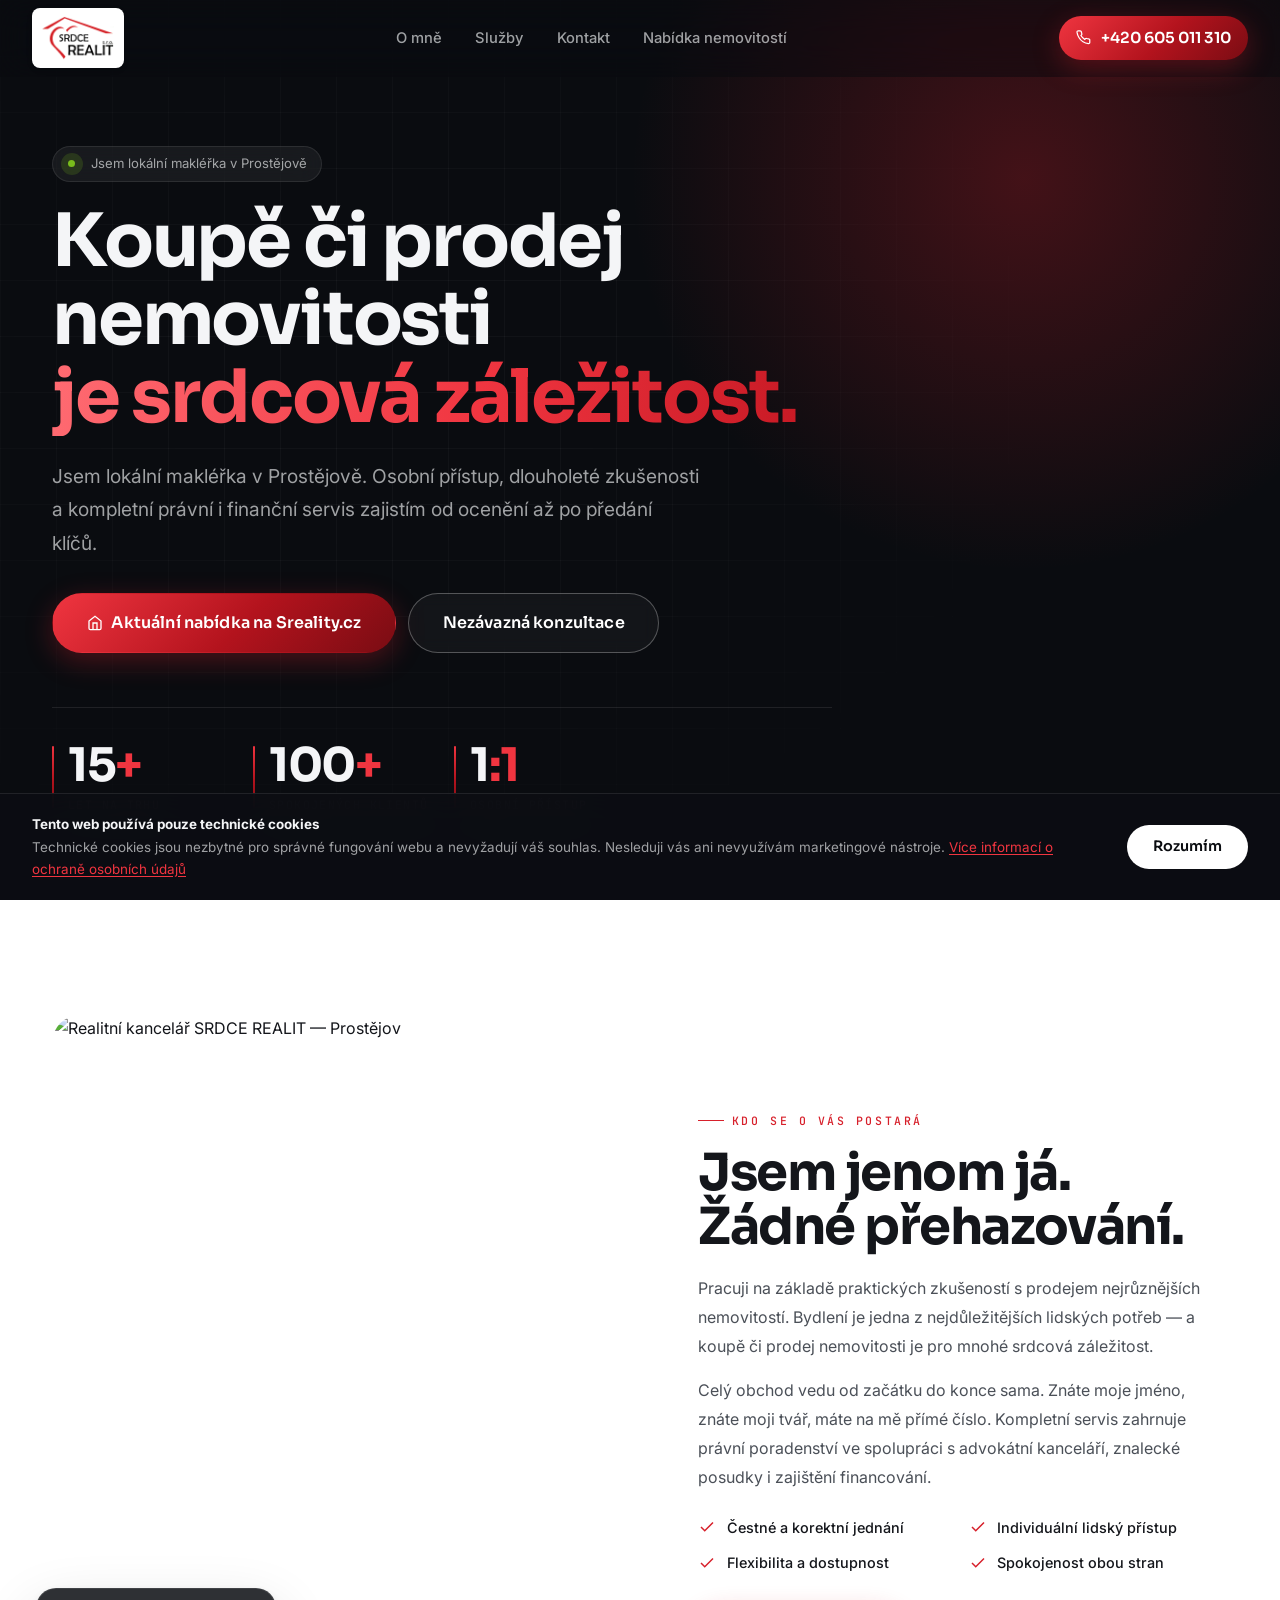
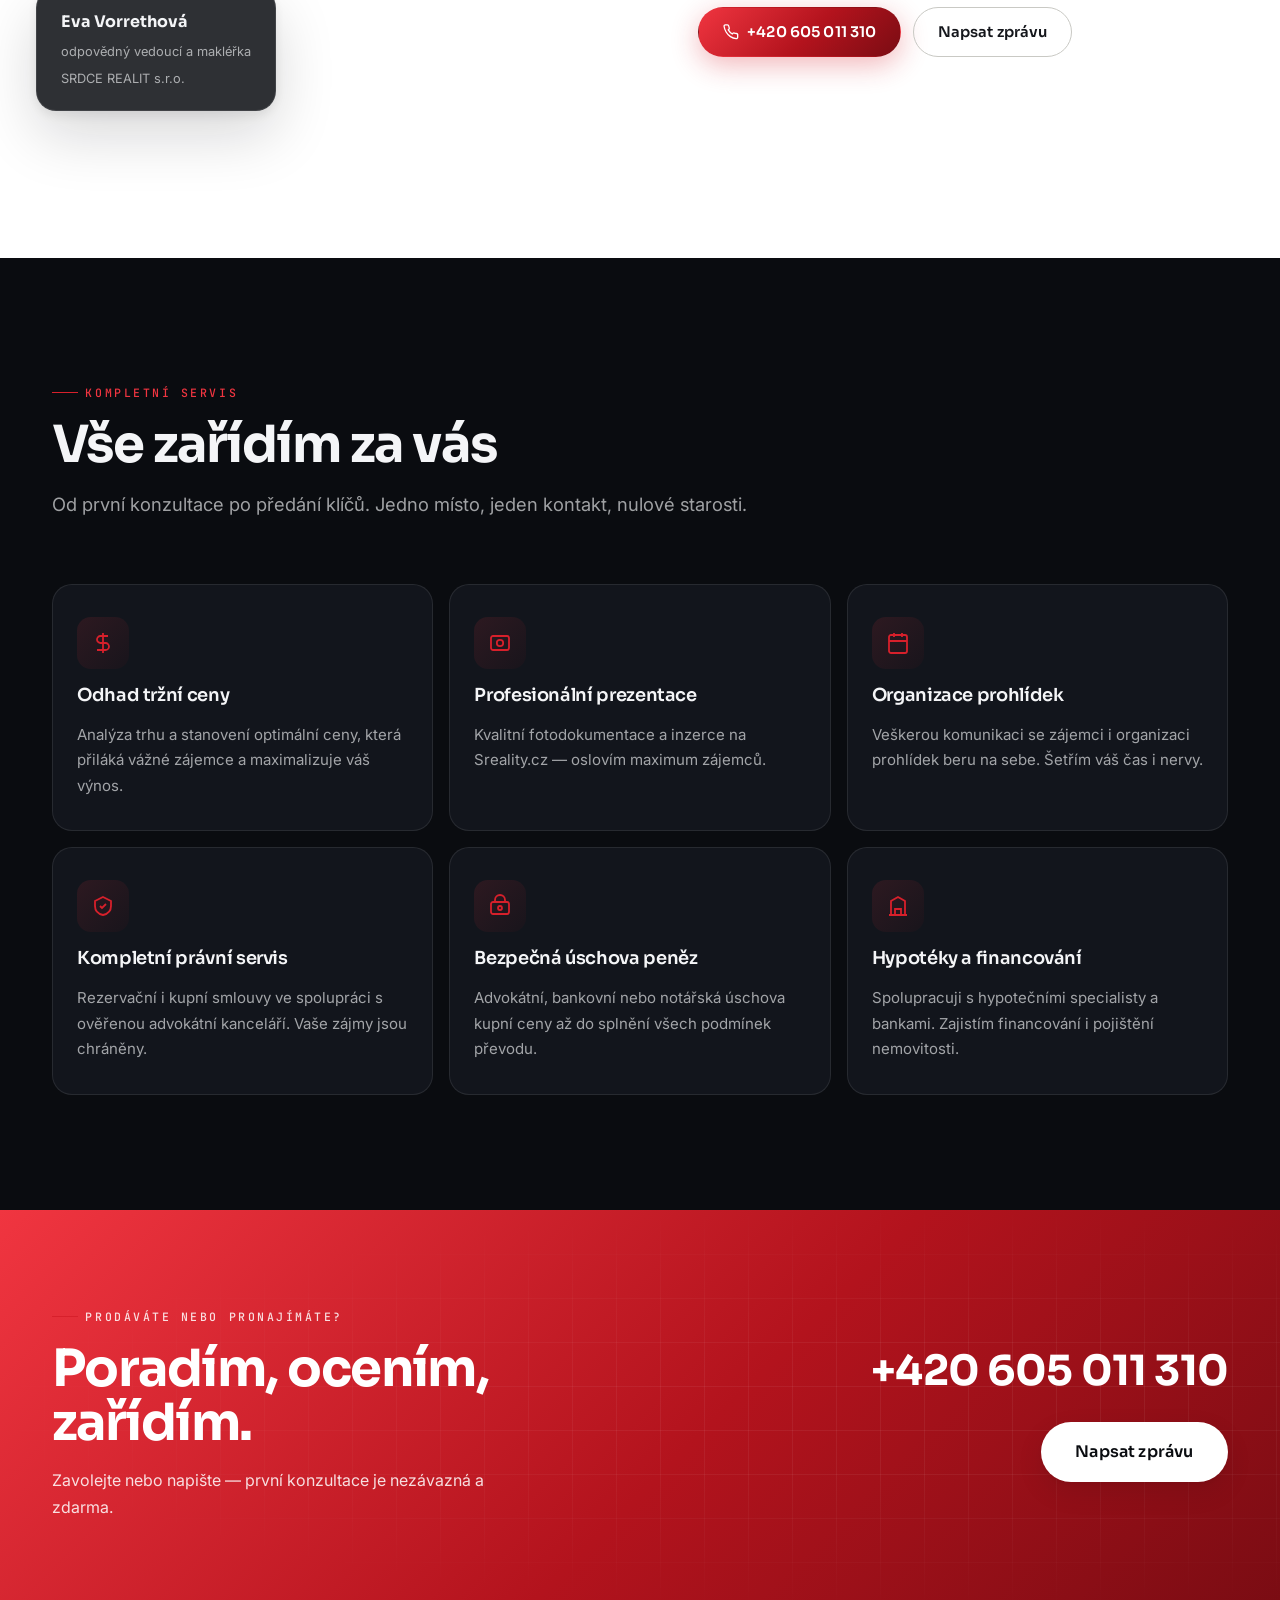
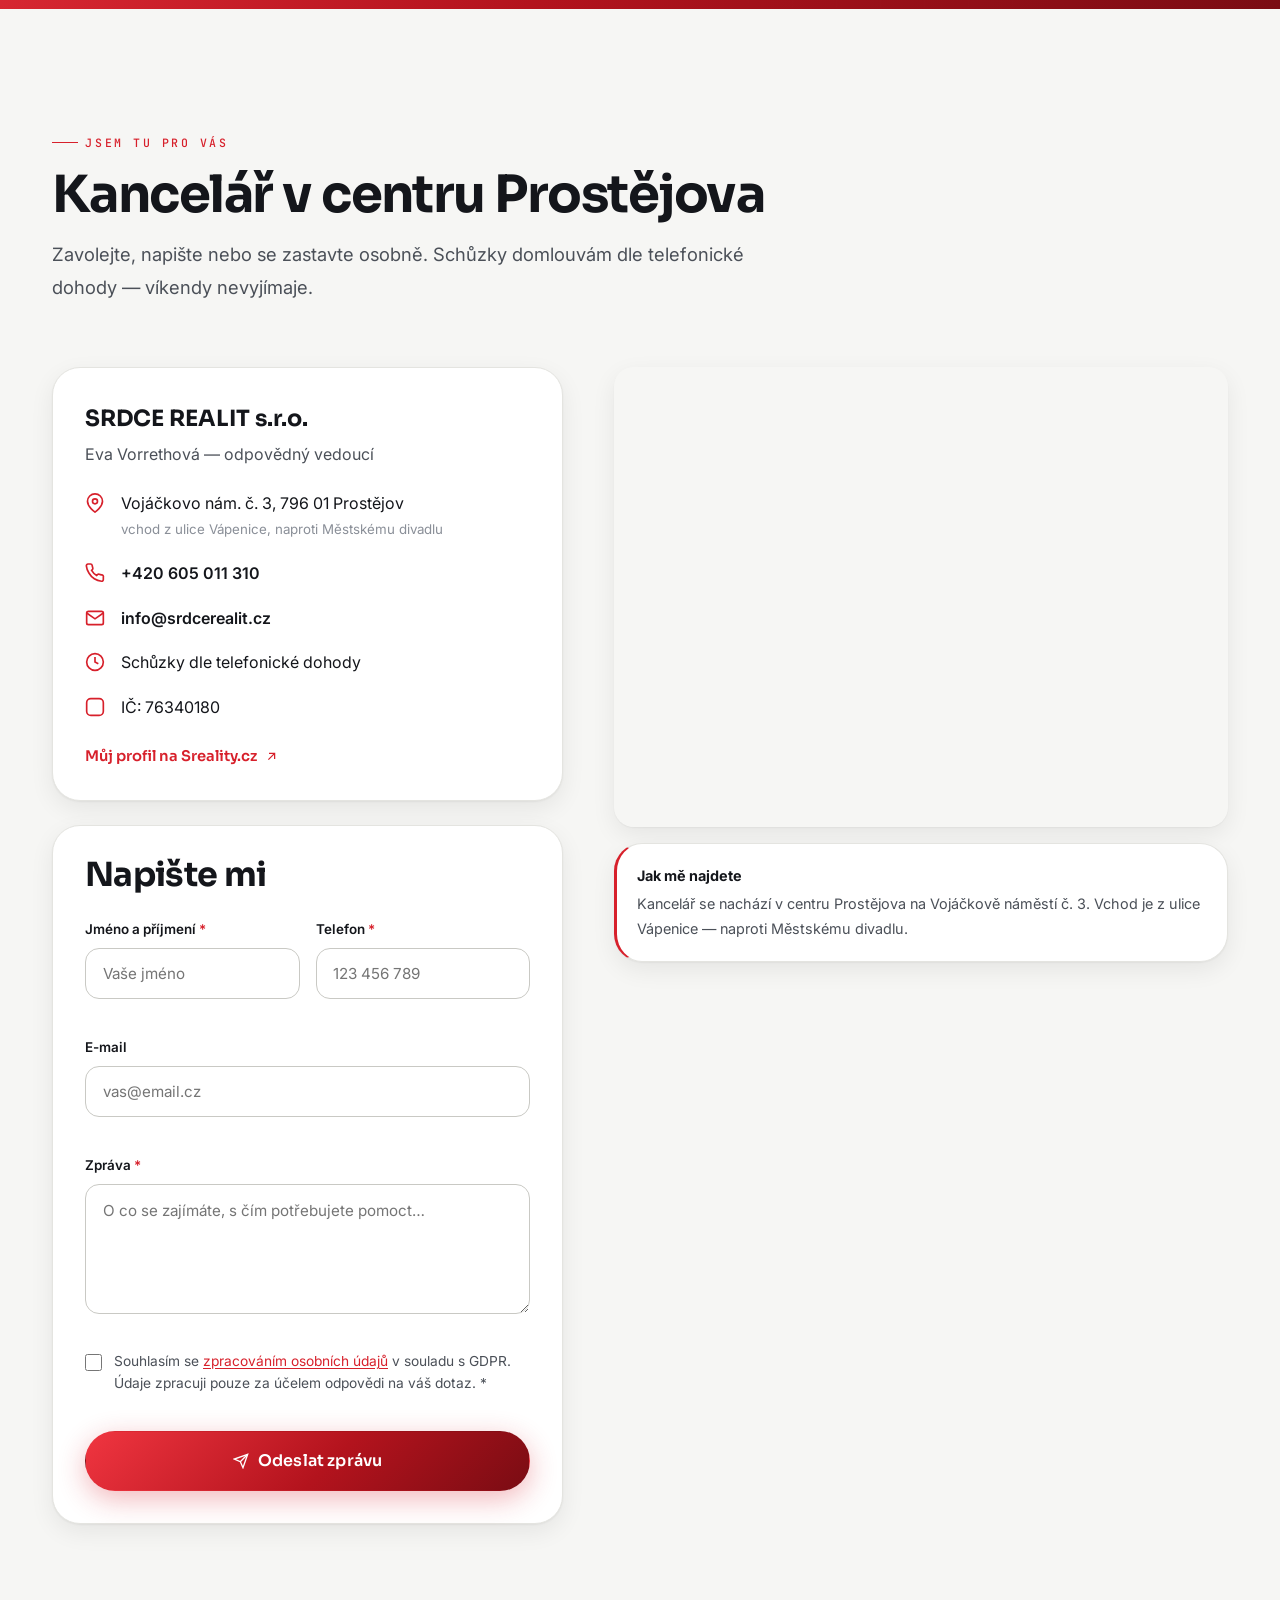
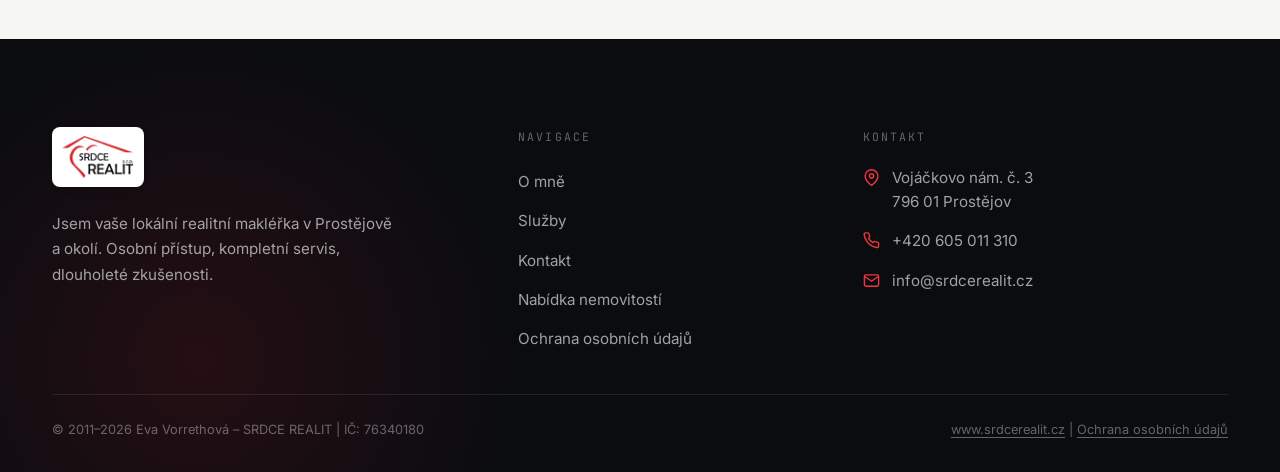
==== commit 8cd1c005: "Zapracování klientské zpětné vazby Ořez hero fotky (náměstí místo střechy), zvětšené logo, +420 u te" ====
--- a/index.html
+++ b/index.html
@@ -28,7 +28,7 @@
       inset: 0;
       background-image: url('https://upload.wikimedia.org/wikipedia/commons/c/c1/Pohled_z_veze_radnice_na_zizkovo_namesti.jpg');
       background-size: cover;
-      background-position: center 55%;
+      background-position: 20% 15%;
       opacity: .38;
       mask-image: linear-gradient(105deg, transparent 0%, rgba(0,0,0,.4) 35%, #000 70%);
       -webkit-mask-image: linear-gradient(105deg, transparent 0%, rgba(0,0,0,.4) 35%, #000 70%);
@@ -229,7 +229,7 @@
     <div class="header-actions">
       <a href="tel:+420605011310" class="header-phone">
         <svg viewBox="0 0 24 24" fill="none" stroke="currentColor" stroke-width="2" aria-hidden="true"><path d="M22 16.92v3a2 2 0 0 1-2.18 2 19.79 19.79 0 0 1-8.63-3.07A19.5 19.5 0 0 1 4.69 12 19.79 19.79 0 0 1 1.61 3.41 2 2 0 0 1 3.6 1.24h3a2 2 0 0 1 2 1.72c.127.96.361 1.903.7 2.81a2 2 0 0 1-.45 2.11L7.91 8.9a16 16 0 0 0 6.08 6.08l.97-.96a2 2 0 0 1 2.11-.45c.907.339 1.85.573 2.81.7A2 2 0 0 1 22 16.92z"/></svg>
-        605 011 310
+        +420 605 011 310
       </a>
       <button class="hamburger" aria-label="Otevřít menu" aria-expanded="false">
         <span></span><span></span><span></span>
@@ -248,7 +248,7 @@
   </ul>
   <a href="tel:+420605011310" class="mobile-nav-phone">
     <svg width="18" height="18" viewBox="0 0 24 24" fill="none" stroke="currentColor" stroke-width="2" aria-hidden="true"><path d="M22 16.92v3a2 2 0 0 1-2.18 2 19.79 19.79 0 0 1-8.63-3.07A19.5 19.5 0 0 1 4.69 12 19.79 19.79 0 0 1 1.61 3.41 2 2 0 0 1 3.6 1.24h3a2 2 0 0 1 2 1.72c.127.96.361 1.903.7 2.81a2 2 0 0 1-.45 2.11L7.91 8.9a16 16 0 0 0 6.08 6.08l.97-.96a2 2 0 0 1 2.11-.45c.907.339 1.85.573 2.81.7A2 2 0 0 1 22 16.92z"/></svg>
-    605 011 310
+    +420 605 011 310
   </a>
 </nav>
 
@@ -333,7 +333,7 @@
         <div style="display:flex;gap:var(--space-3);flex-wrap:wrap">
           <a href="tel:+420605011310" class="btn btn-primary">
             <svg viewBox="0 0 24 24" fill="none" stroke="currentColor" stroke-width="2"><path d="M22 16.92v3a2 2 0 0 1-2.18 2 19.79 19.79 0 0 1-8.63-3.07A19.5 19.5 0 0 1 4.69 12 19.79 19.79 0 0 1 1.61 3.41 2 2 0 0 1 3.6 1.24h3a2 2 0 0 1 2 1.72c.127.96.361 1.903.7 2.81a2 2 0 0 1-.45 2.11L7.91 8.9a16 16 0 0 0 6.08 6.08l.97-.96a2 2 0 0 1 2.11-.45c.907.339 1.85.573 2.81.7A2 2 0 0 1 22 16.92z"/></svg>
-            605 011 310
+            +420 605 011 310
           </a>
           <a href="#kontakt" class="btn btn-secondary">Napsat zprávu</a>
         </div>
@@ -363,7 +363,7 @@
           <svg viewBox="0 0 24 24" fill="none" stroke="currentColor" stroke-width="1.8"><rect x="3" y="5" width="18" height="14" rx="2"/><circle cx="12" cy="12" r="3.2"/><path d="M17.5 8.5h.01"/></svg>
         </div>
         <h3>Profesionální prezentace</h3>
-        <p>Kvalitní fotodokumentace a inzerce na Sreality.cz a dalších portálech — oslovím maximum zájemců.</p>
+        <p>Kvalitní fotodokumentace a inzerce na Sreality.cz — oslovím maximum zájemců.</p>
       </div>
       <div class="feature-card feature-card-dark animate-on-scroll animate-delay-2">
         <div class="feature-icon">
@@ -403,10 +403,10 @@
     <div>
       <span class="eyebrow animate-on-scroll" style="color:rgba(255,255,255,.85)">Prodáváte nebo pronajímáte?</span>
       <h2 class="display-2 animate-on-scroll" style="margin-top:var(--space-4)">Poradím, ocením,<br>zařídím.</h2>
-      <p class="animate-on-scroll animate-delay-1">Zavolejte nebo napište — první konzultace a odhad ceny nemovitosti jsou nezávazné a zdarma.</p>
+      <p class="animate-on-scroll animate-delay-1">Zavolejte nebo napište — první konzultace je nezávazná a zdarma.</p>
     </div>
     <div class="cta-actions">
-      <a href="tel:+420605011310" class="cta-phone animate-on-scroll">605 011 310</a>
+      <a href="tel:+420605011310" class="cta-phone animate-on-scroll">+420 605 011 310</a>
       <a href="#kontakt" class="btn btn-white btn-lg animate-on-scroll animate-delay-1">Napsat zprávu</a>
     </div>
   </div>
@@ -437,7 +437,7 @@
             </div>
             <div class="contact-item">
               <svg viewBox="0 0 24 24" fill="none" stroke="currentColor" stroke-width="2"><path d="M22 16.92v3a2 2 0 0 1-2.18 2 19.79 19.79 0 0 1-8.63-3.07A19.5 19.5 0 0 1 4.69 12 19.79 19.79 0 0 1 1.61 3.41 2 2 0 0 1 3.6 1.24h3a2 2 0 0 1 2 1.72c.127.96.361 1.903.7 2.81a2 2 0 0 1-.45 2.11L7.91 8.9a16 16 0 0 0 6.08 6.08l.97-.96a2 2 0 0 1 2.11-.45c.907.339 1.85.573 2.81.7A2 2 0 0 1 22 16.92z"/></svg>
-              <a href="tel:+420605011310">605 011 310</a>
+              <a href="tel:+420605011310">+420 605 011 310</a>
             </div>
             <div class="contact-item">
               <svg viewBox="0 0 24 24" fill="none" stroke="currentColor" stroke-width="2"><path d="M4 4h16c1.1 0 2 .9 2 2v12c0 1.1-.9 2-2 2H4c-1.1 0-2-.9-2-2V6c0-1.1.9-2 2-2z"/><polyline points="22,6 12,13 2,6"/></svg>
@@ -519,7 +519,7 @@
         <div class="contact-card" style="margin-top:var(--space-4);padding:var(--space-5);border-left:3px solid var(--red)">
           <p style="font-size:.9rem;color:var(--text-2);line-height:1.7">
             <strong style="display:block;color:var(--text);margin-bottom:4px">Jak mě najdete</strong>
-            Kancelář se nachází v centru Prostějova na Vojáčkově náměstí č. 3. Vchod je z ulice Vápenice — naproti Městskému divadlu, v budově Prostějovského DENÍKU.
+            Kancelář se nachází v centru Prostějova na Vojáčkově náměstí č. 3. Vchod je z ulice Vápenice — naproti Městskému divadlu.
           </p>
         </div>
       </div>
@@ -559,7 +559,7 @@
           </div>
           <div class="footer-contact-item">
             <svg viewBox="0 0 24 24" fill="none" stroke="currentColor" stroke-width="2"><path d="M22 16.92v3a2 2 0 0 1-2.18 2 19.79 19.79 0 0 1-8.63-3.07A19.5 19.5 0 0 1 4.69 12 19.79 19.79 0 0 1 1.61 3.41 2 2 0 0 1 3.6 1.24h3a2 2 0 0 1 2 1.72c.127.96.361 1.903.7 2.81a2 2 0 0 1-.45 2.11L7.91 8.9a16 16 0 0 0 6.08 6.08l.97-.96a2 2 0 0 1 2.11-.45c.907.339 1.85.573 2.81.7A2 2 0 0 1 22 16.92z"/></svg>
-            <a href="tel:+420605011310">605 011 310</a>
+            <a href="tel:+420605011310">+420 605 011 310</a>
           </div>
           <div class="footer-contact-item">
             <svg viewBox="0 0 24 24" fill="none" stroke="currentColor" stroke-width="2"><path d="M4 4h16c1.1 0 2 .9 2 2v12c0 1.1-.9 2-2 2H4c-1.1 0-2-.9-2-2V6c0-1.1.9-2 2-2z"/><polyline points="22,6 12,13 2,6"/></svg>
@@ -576,7 +576,7 @@
 </footer>
 
 <!-- FLOATING PHONE -->
-<a href="tel:+420605011310" class="floating-phone" aria-label="Zavolat 605 011 310">
+<a href="tel:+420605011310" class="floating-phone" aria-label="Zavolat +420 605 011 310">
   <svg viewBox="0 0 24 24" fill="none" stroke="currentColor" stroke-width="2" aria-hidden="true"><path d="M22 16.92v3a2 2 0 0 1-2.18 2 19.79 19.79 0 0 1-8.63-3.07A19.5 19.5 0 0 1 4.69 12 19.79 19.79 0 0 1 1.61 3.41 2 2 0 0 1 3.6 1.24h3a2 2 0 0 1 2 1.72c.127.96.361 1.903.7 2.81a2 2 0 0 1-.45 2.11L7.91 8.9a16 16 0 0 0 6.08 6.08l.97-.96a2 2 0 0 1 2.11-.45c.907.339 1.85.573 2.81.7A2 2 0 0 1 22 16.92z"/></svg>
 </a>
 
--- a/css/main.css
+++ b/css/main.css
@@ -161,7 +161,7 @@
   transition: transform var(--transition-fast);
 }
 .site-logo:hover .logo-img-wrap { transform: translateY(-1px); }
-.logo-img { height: 34px; width: auto; }
+.logo-img { height: 48px; width: auto; }
 
 .main-nav { display: none; }
 @media (min-width: 1024px) {
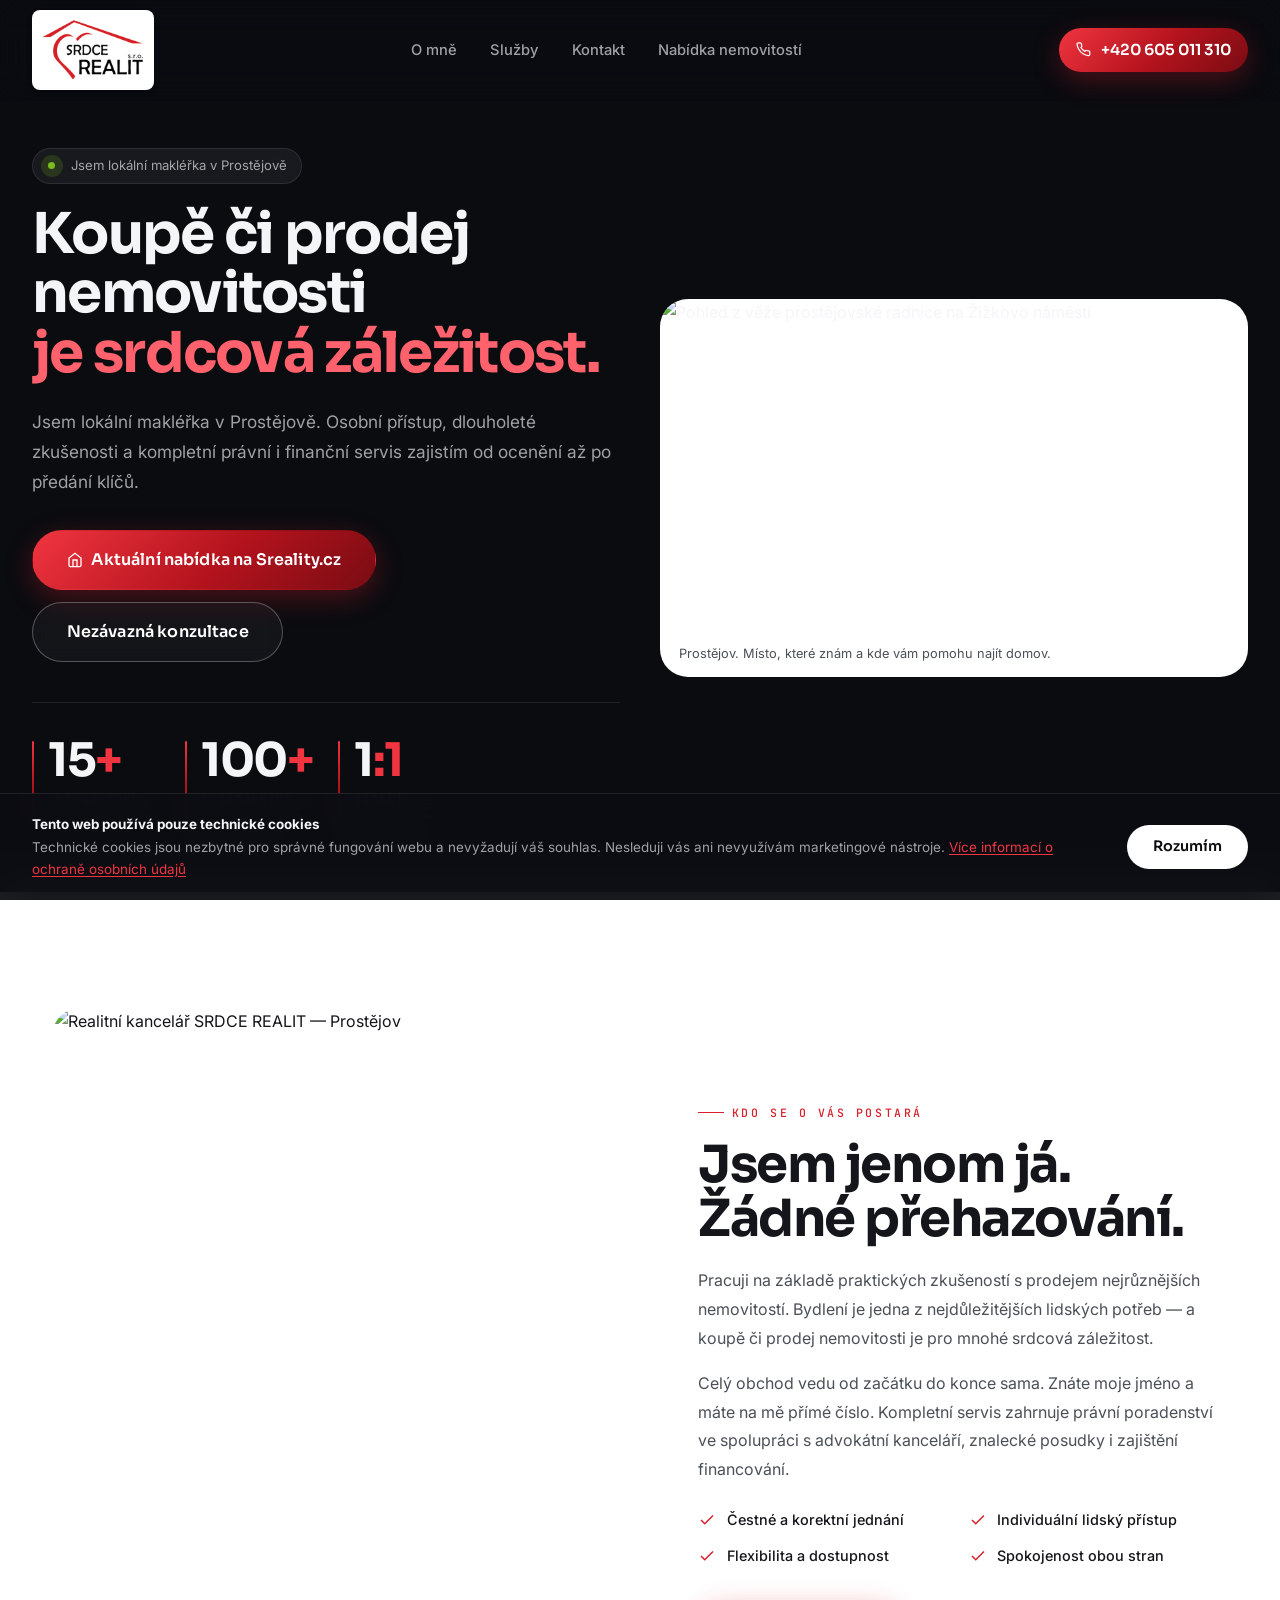
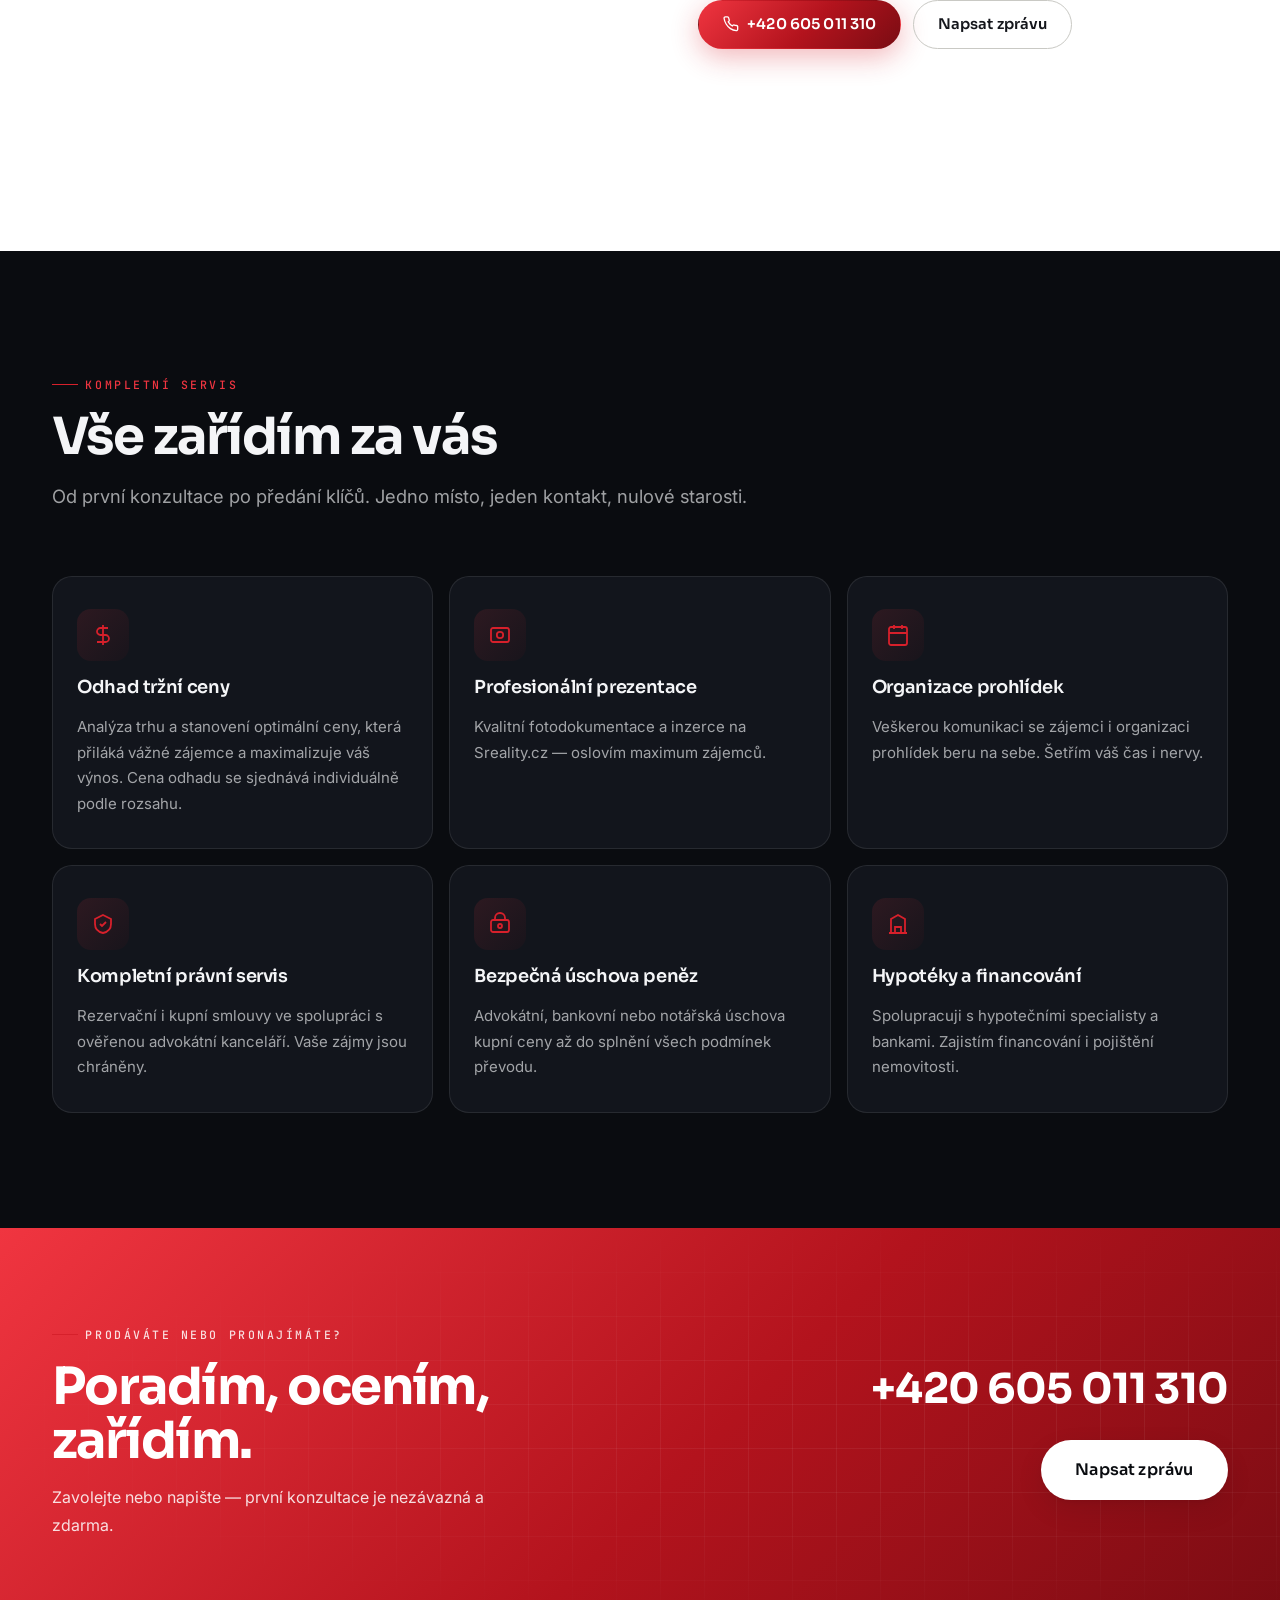
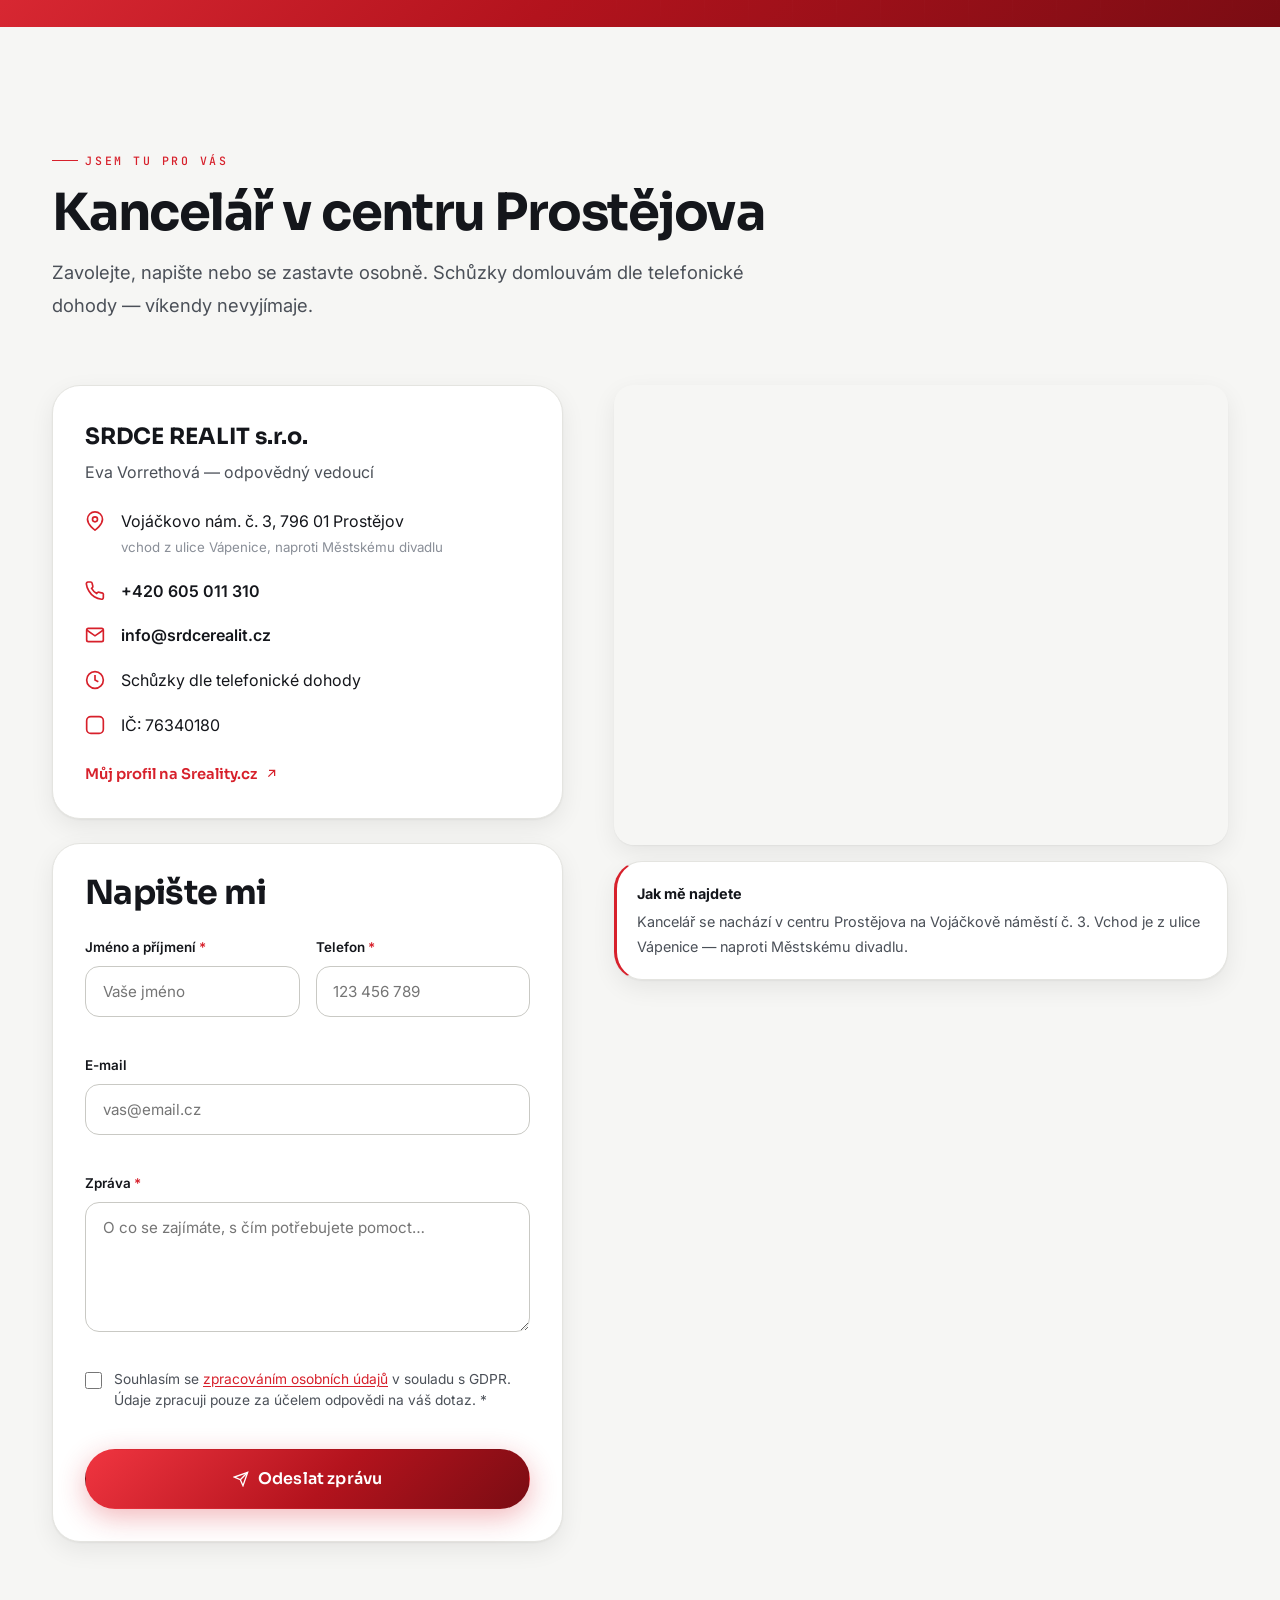
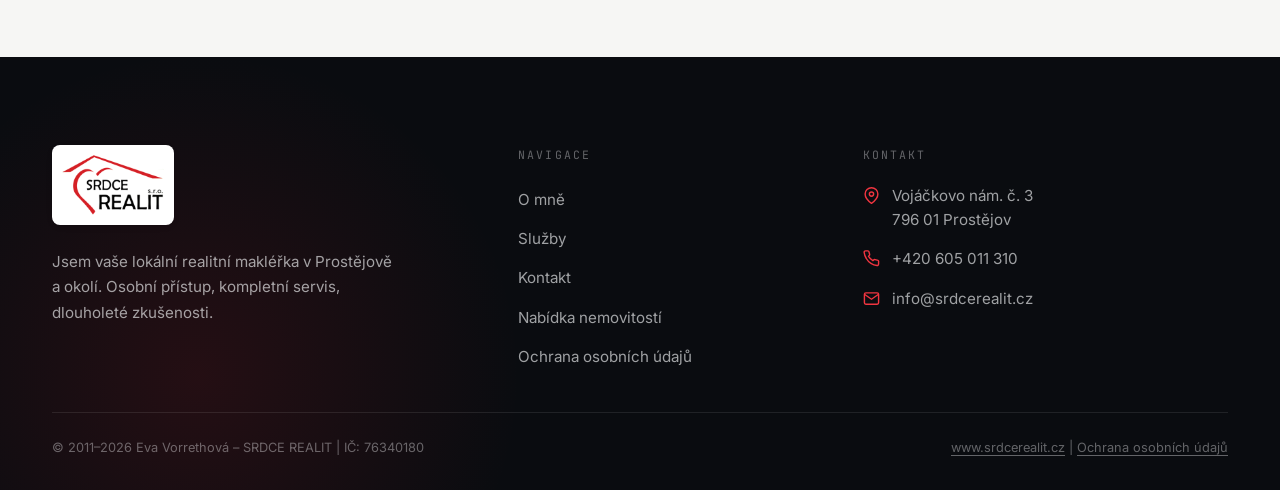
==== commit 7f679ed9: "Zpřehlednit úvod s fotografií Prostějova a upřesnit texty" ====
--- a/index.html
+++ b/index.html
@@ -13,70 +13,27 @@
   <style>
     /* ── HOMEPAGE ── */
     .hero {
-      position: relative;
-      min-height: 100svh;
-      display: flex;
-      flex-direction: column;
-      justify-content: center;
       background: var(--ink);
       color: var(--text-inv);
-      overflow: hidden;
       padding: calc(var(--header-h) + 3rem) 0 4rem;
     }
-    .hero-bg {
-      position: absolute;
-      inset: 0;
-      background-image: url('https://upload.wikimedia.org/wikipedia/commons/c/c1/Pohled_z_veze_radnice_na_zizkovo_namesti.jpg');
-      background-size: cover;
-      background-position: 20% 15%;
-      opacity: .38;
-      mask-image: linear-gradient(105deg, transparent 0%, rgba(0,0,0,.4) 35%, #000 70%);
-      -webkit-mask-image: linear-gradient(105deg, transparent 0%, rgba(0,0,0,.4) 35%, #000 70%);
-    }
-    .hero-glow {
-      position: absolute;
-      top: -30%;
-      right: -15%;
-      width: 70%;
-      aspect-ratio: 1;
-      background: radial-gradient(circle, rgba(215,32,43,.28), transparent 62%);
-      pointer-events: none;
-    }
-    .hero-grid-pattern {
-      position: absolute;
-      inset: 0;
-      background-image:
-        linear-gradient(rgba(255,255,255,.03) 1px, transparent 1px),
-        linear-gradient(90deg, rgba(255,255,255,.03) 1px, transparent 1px);
-      background-size: 56px 56px;
-      mask-image: radial-gradient(ellipse 80% 90% at 30% 40%, #000 20%, transparent 72%);
-      -webkit-mask-image: radial-gradient(ellipse 80% 90% at 30% 40%, #000 20%, transparent 72%);
-      pointer-events: none;
-    }
-    .hero .container { position: relative; z-index: 1; }
-    .hero-content { max-width: 780px; }
-    .hero h1 {
-      color: var(--text-inv);
-      margin: var(--space-5) 0 var(--space-6);
-    }
-    .hero h1 .accent {
-      display: block;
-      background: linear-gradient(100deg, #FF6B72, var(--red-bright) 55%, #C41722);
-      -webkit-background-clip: text;
-      background-clip: text;
-      -webkit-text-fill-color: transparent;
-    }
-    .hero-subtitle {
-      font-size: clamp(1rem, 1.7vw, 1.2rem);
-      color: var(--text-inv-2);
-      max-width: 54ch;
-      line-height: 1.75;
-      margin-bottom: var(--space-8);
-    }
-    .hero-btns { display: flex; gap: var(--space-3); flex-wrap: wrap; margin-bottom: clamp(2.5rem, 6vh, 4.5rem); }
-    .hero-stats {
-      border-top: 1px solid var(--line-dark);
-      padding-top: var(--space-8);
+    .hero-layout { display: grid; gap: 3rem; align-items: center; }
+    .hero-content { min-width: 0; }
+    .hero h1 { color: var(--text-inv); margin: var(--space-5) 0 var(--space-6); font-size: clamp(2.5rem, 4.4vw, 4.5rem); }
+    .hero h1 .accent { display: block; color: #ff626c; }
+    .hero-subtitle { font-size: 1.08rem; color: var(--text-inv-2); max-width: 54ch; line-height: 1.75; margin-bottom: var(--space-8); }
+    .hero-btns { display: flex; gap: var(--space-3); flex-wrap: wrap; margin-bottom: 2.5rem; }
+    .hero-stats { border-top: 1px solid var(--line-dark); padding-top: var(--space-8); }
+    .hero-photo { margin: 0; overflow: hidden; border-radius: var(--radius-xl); background: #fff; }
+    .hero-photo img { display: block; width: 100%; height: auto; aspect-ratio: 16 / 9; object-fit: cover; }
+    .hero-photo figcaption { padding: .8rem 1.2rem; color: var(--text-2); font-size: .8rem; }
+    @media (min-width: 1100px) {
+      .hero-layout { grid-template-columns: 1fr 1fr; gap: 2.5rem; }
+    }
+    @media (max-width: 639px) {
+      .hero { padding-top: calc(var(--header-h) + 2rem); }
+      .hero-layout { gap: 2rem; }
+      .hero-btns .btn { width: 100%; }
     }
     .hero-badge {
       display: inline-flex;
@@ -254,10 +211,7 @@
 
 <!-- ══ HERO ══ -->
 <section class="hero">
-  <div class="hero-bg"></div>
-  <div class="hero-glow"></div>
-  <div class="hero-grid-pattern"></div>
-  <div class="container">
+  <div class="container-wide hero-layout">
     <div class="hero-content">
       <span class="hero-badge">
         <span class="pulse-dot"></span>
@@ -289,6 +243,10 @@
         </div>
       </div>
     </div>
+    <figure class="hero-photo">
+      <img src="https://upload.wikimedia.org/wikipedia/commons/c/c1/Pohled_z_veze_radnice_na_zizkovo_namesti.jpg" width="2667" height="1500" alt="Pohled z věže prostějovské radnice na Žižkovo náměstí" fetchpriority="high">
+      <figcaption>Prostějov. Místo, které znám a kde vám pomohu najít domov.</figcaption>
+    </figure>
   </div>
 </section>
 
@@ -311,7 +269,7 @@
         <span class="eyebrow animate-on-scroll">Kdo se o vás postará</span>
         <h2 class="display-2 animate-on-scroll" style="margin:var(--space-4) 0 var(--space-5)">Jsem jenom já.<br>Žádné přehazování.</h2>
         <p class="animate-on-scroll">Pracuji na základě praktických zkušeností s prodejem nejrůznějších nemovitostí. Bydlení je jedna z nejdůležitějších lidských potřeb — a koupě či prodej nemovitosti je pro mnohé srdcová záležitost.</p>
-        <p class="animate-on-scroll">Celý obchod vedu od začátku do konce sama. Znáte moje jméno, znáte moji tvář, máte na mě přímé číslo. Kompletní servis zahrnuje právní poradenství ve spolupráci s advokátní kanceláří, znalecké posudky i zajištění financování.</p>
+        <p class="animate-on-scroll">Celý obchod vedu od začátku do konce sama. Znáte moje jméno a máte na mě přímé číslo. Kompletní servis zahrnuje právní poradenství ve spolupráci s advokátní kanceláří, znalecké posudky i zajištění financování.</p>
         <div class="about-values">
           <div class="about-value animate-on-scroll">
             <svg viewBox="0 0 24 24" fill="none" stroke="currentColor" stroke-width="2"><path d="M20 6L9 17l-5-5"/></svg>
@@ -356,7 +314,7 @@
           <svg viewBox="0 0 24 24" fill="none" stroke="currentColor" stroke-width="1.8"><path d="M12 2v20M17 5H9.5a3.5 3.5 0 0 0 0 7h5a3.5 3.5 0 0 1 0 7H6"/></svg>
         </div>
         <h3>Odhad tržní ceny</h3>
-        <p>Analýza trhu a stanovení optimální ceny, která přiláká vážné zájemce a maximalizuje váš výnos.</p>
+        <p>Analýza trhu a stanovení optimální ceny, která přiláká vážné zájemce a maximalizuje váš výnos. Cena odhadu se sjednává individuálně podle rozsahu.</p>
       </div>
       <div class="feature-card feature-card-dark animate-on-scroll animate-delay-1">
         <div class="feature-icon">
--- a/css/variables.css
+++ b/css/variables.css
@@ -73,7 +73,7 @@
   --container-max: 1240px;
   --container-wide: 1440px;
   --container-padding: clamp(1.1rem, 4vw, 2rem);
-  --header-h: 76px;
+  --header-h: 100px;
 
   /* === RADII === */
   --radius-sm: 8px;
--- a/css/main.css
+++ b/css/main.css
@@ -161,7 +161,8 @@
   transition: transform var(--transition-fast);
 }
 .site-logo:hover .logo-img-wrap { transform: translateY(-1px); }
-.logo-img { height: 48px; width: auto; }
+.logo-img { height: 68px; width: auto; }
+@media (max-width: 639px) { .logo-img { height: 58px; } }
 
 .main-nav { display: none; }
 @media (min-width: 1024px) {
